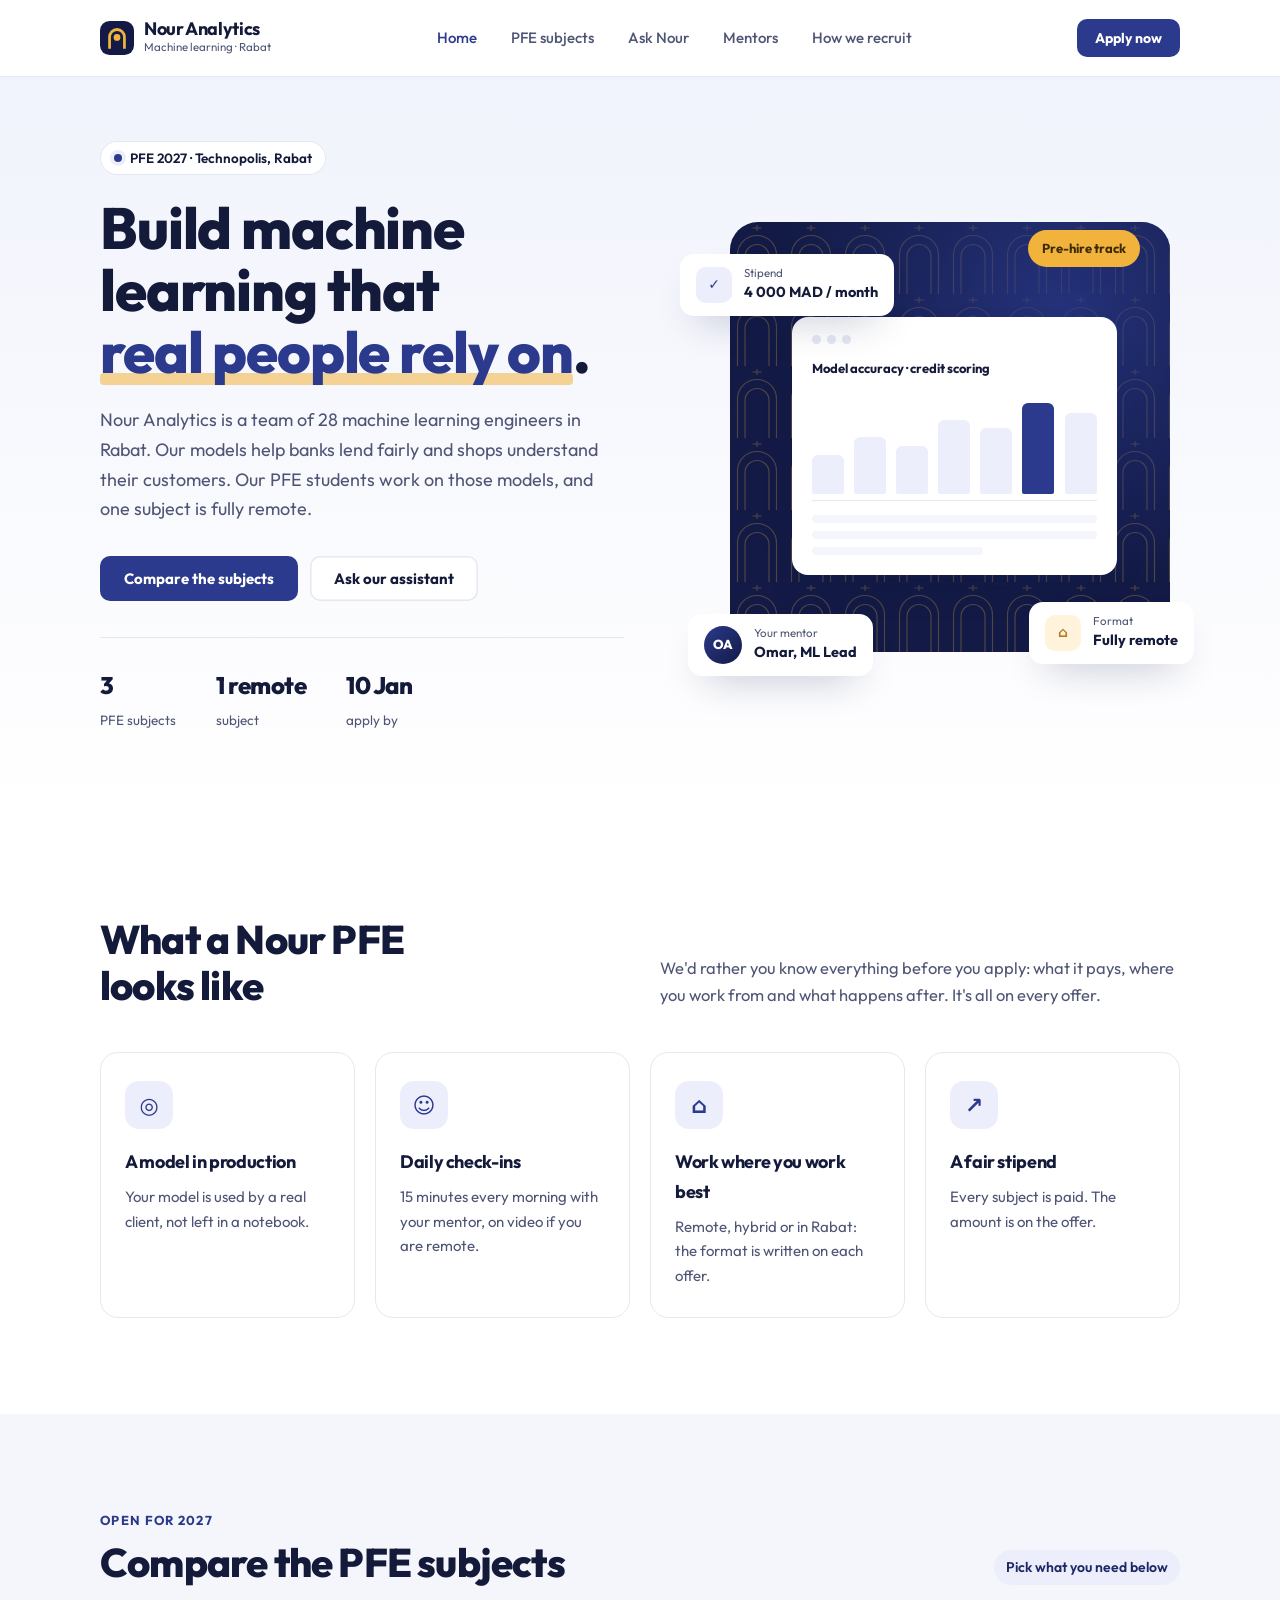
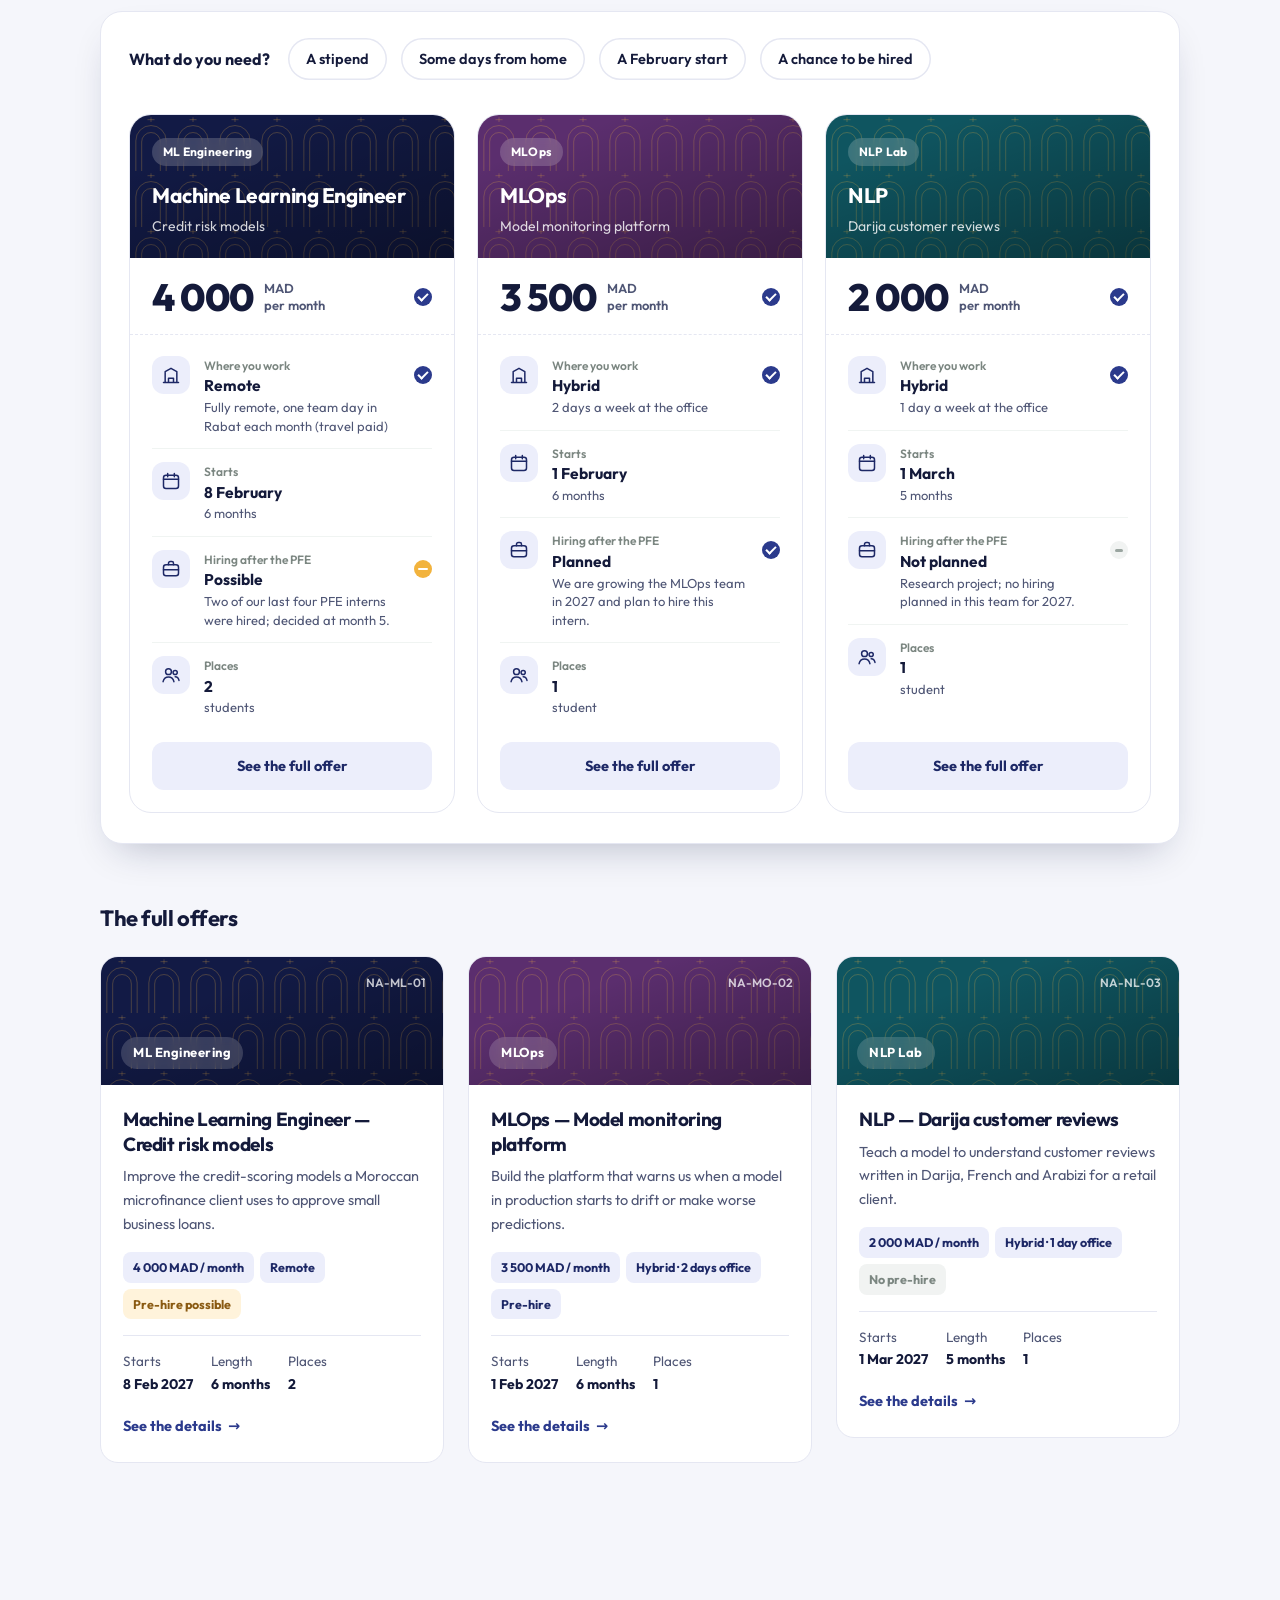
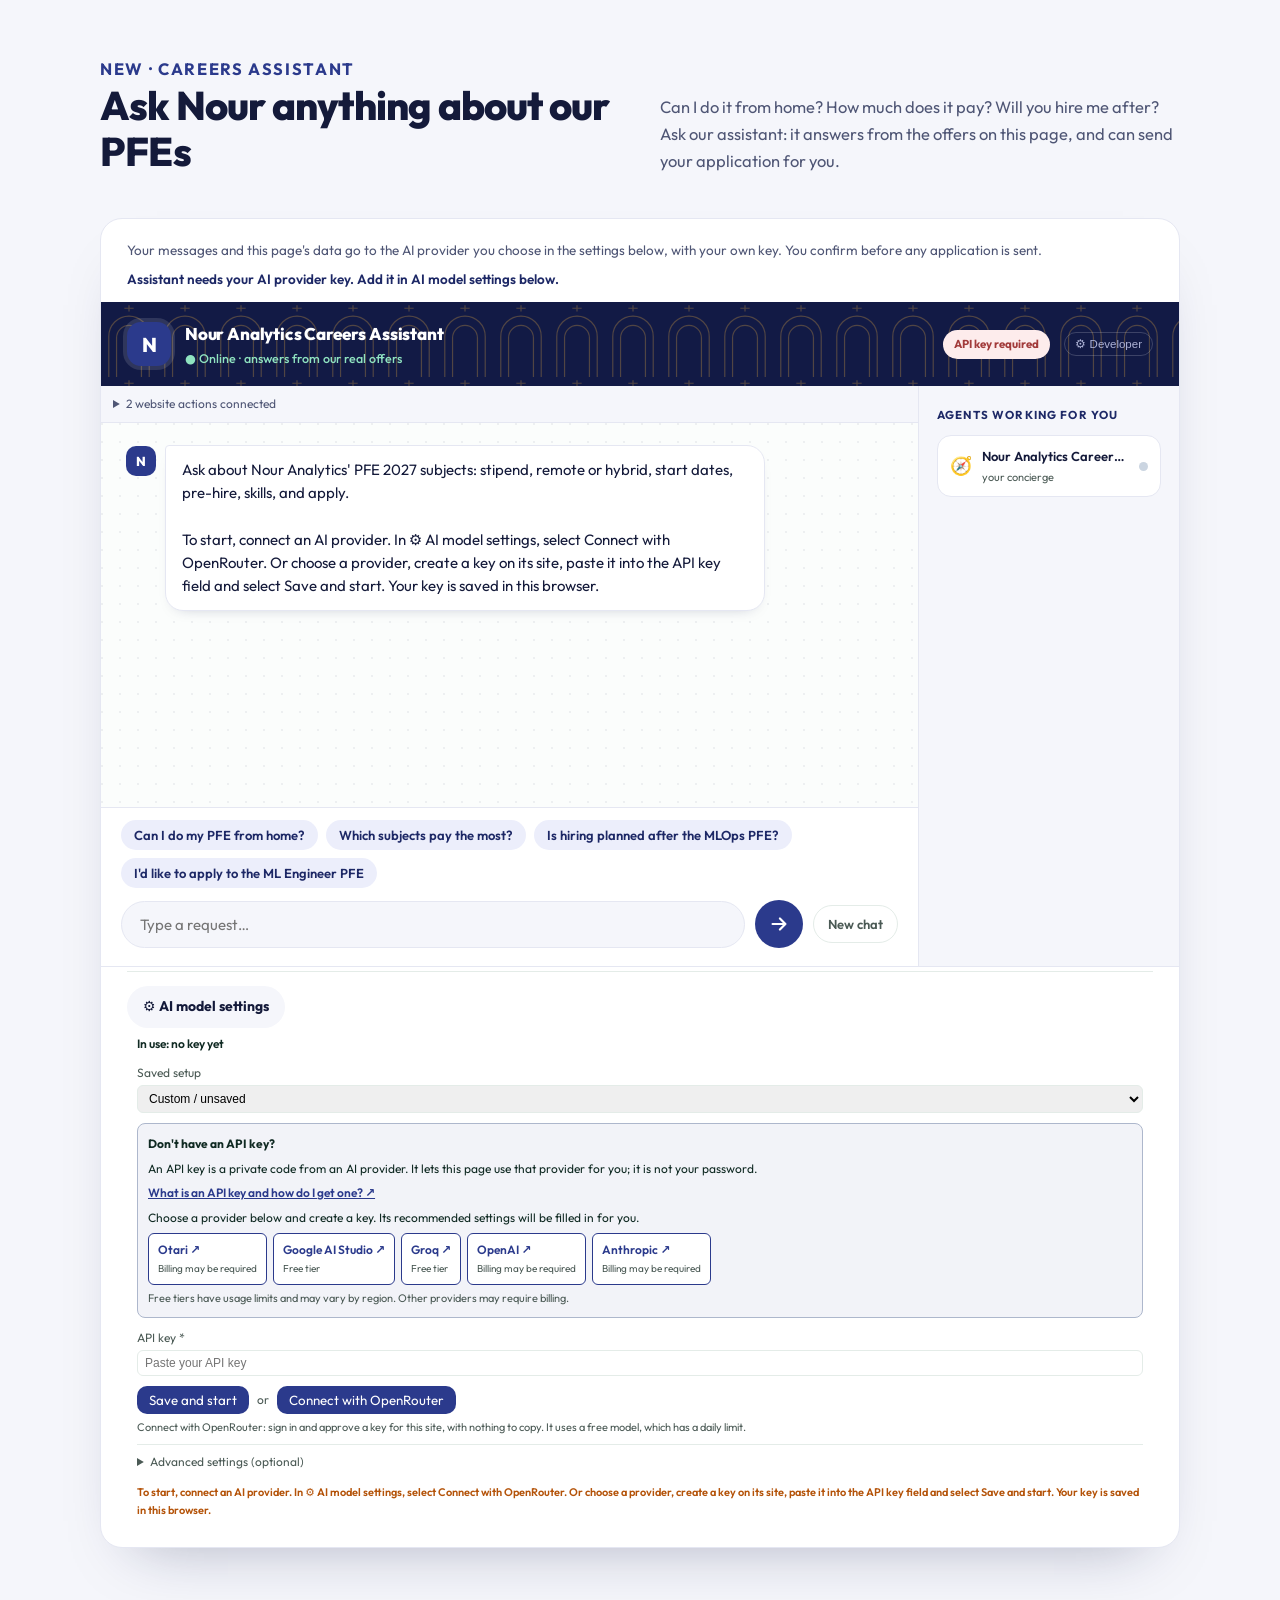
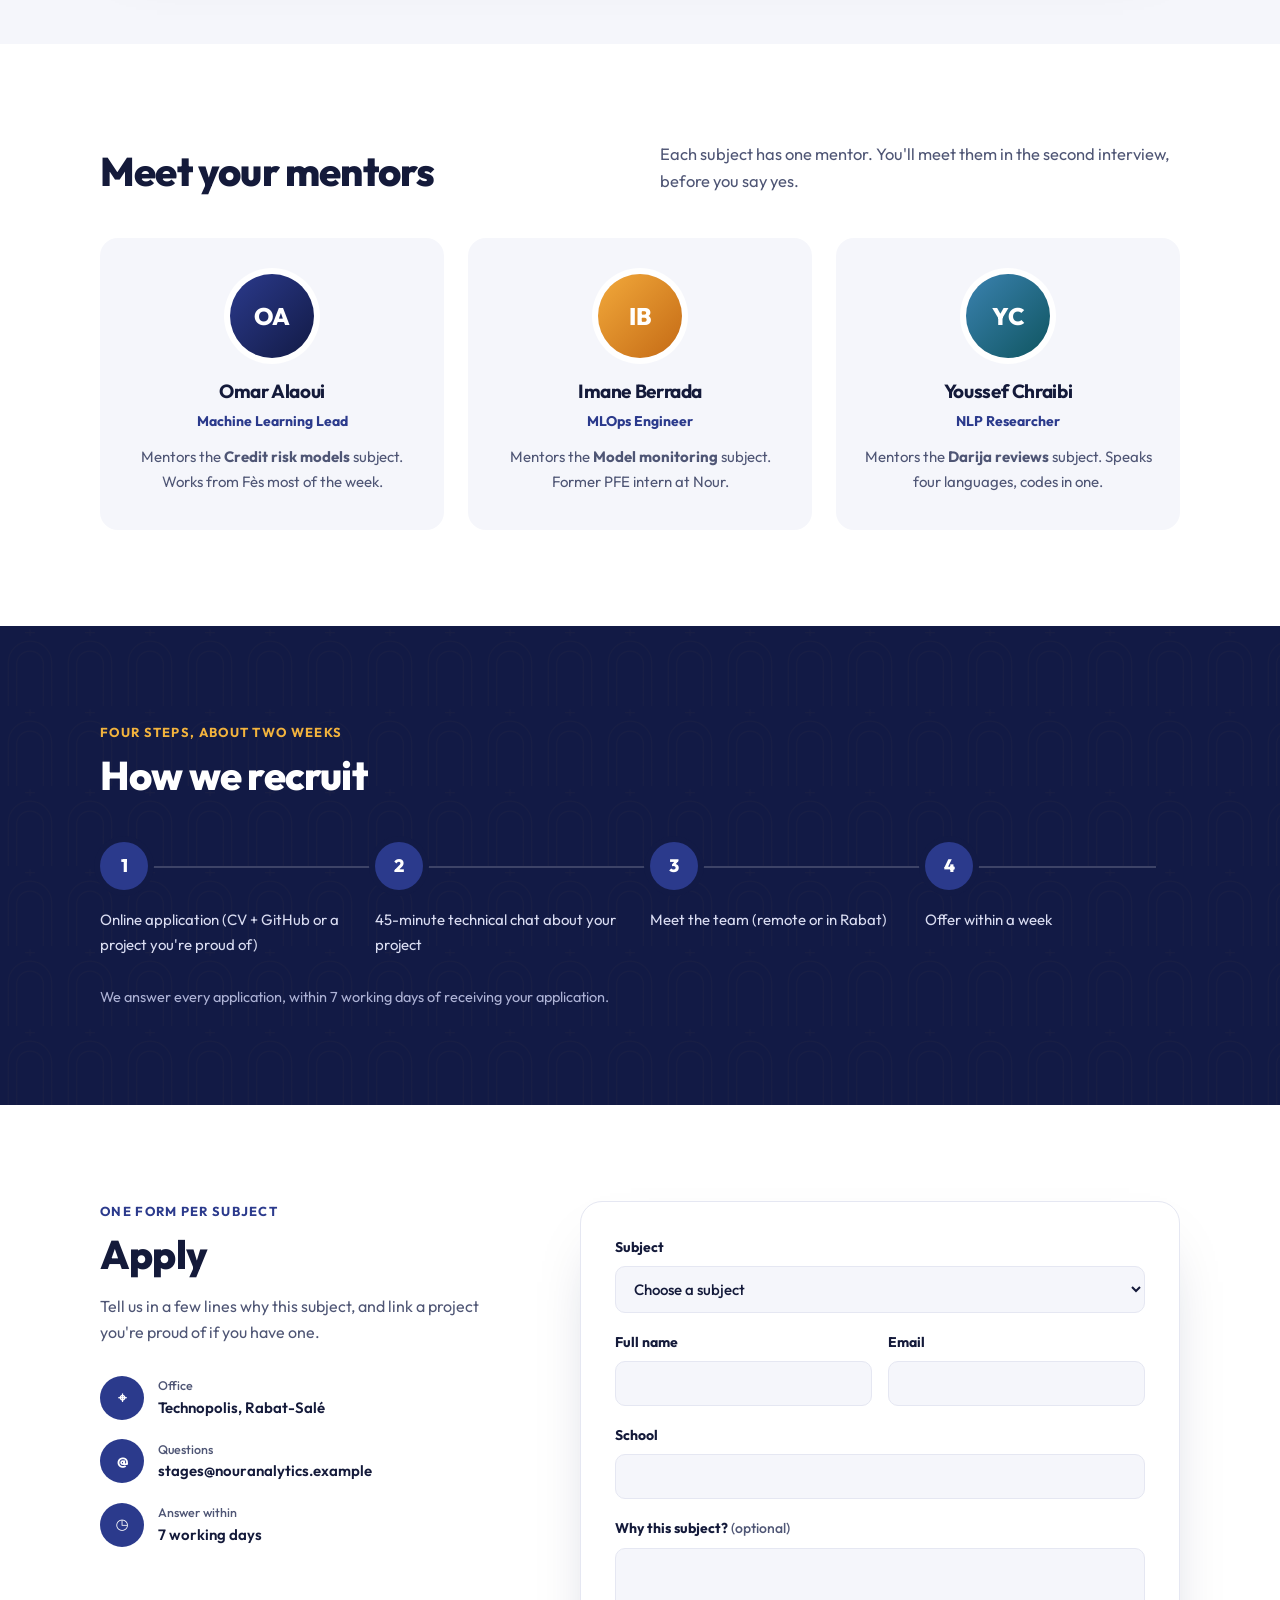
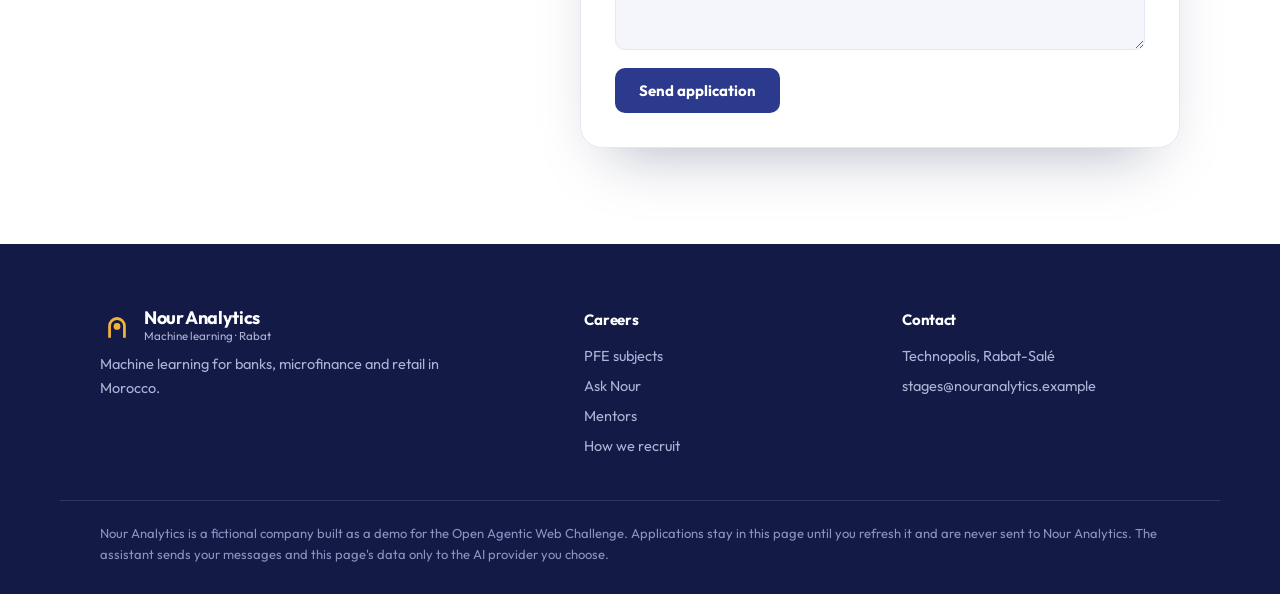
==== nour_analytics/index.html @ 8f59c71a "PFE Match: student agent + two company PFE agents for the Open Agentic Web Challenge Co-Authored-By:" ====
<!doctype html>
<html lang="en">
<head>
  <meta charset="utf-8">
  <meta name="viewport" content="width=device-width, initial-scale=1">
  <meta name="description" content="PFE 2027 internships at Nour Analytics, a machine learning company in Rabat. Subjects, stipends, remote work, hiring plans and how to apply.">
  <title>PFE 2027 · Careers · Nour Analytics</title>
  <link rel="icon" href="favicon.svg" type="image/svg+xml">
  <link rel="stylesheet" href="styles.css">
  <script type="module" src="js/app.js"></script>
  <script type="module" src="site.js"></script>
  <script type="module" src="js/motion.js"></script>
</head>
<body>
  <header class="site-header">
    <div class="wrap header-inner">
      <a class="brand" href="#top" aria-label="Nour Analytics home">
        <img src="favicon.svg" alt="" width="34" height="34">
        <span><strong>Nour Analytics</strong><small>Machine learning · Rabat</small></span>
      </a>
      <nav aria-label="Main">
        <a href="#top" class="active">Home</a>
        <a href="#subjects">PFE subjects</a>
        <a href="#assistant">Ask Nour</a>
        <a href="#mentors">Mentors</a>
        <a href="#how">How we recruit</a>
      </nav>
      <a href="#apply" class="btn btn-sm">Apply now</a>
    </div>
  </header>

  <main id="top">
    <!-- HERO -->
    <section class="hero">
      <div class="wrap hero-grid">
        <div class="hero-text">
          <p class="kicker"><span class="dot"></span> PFE 2027 · Technopolis, Rabat</p>
          <h1>Build machine learning that <span class="hl">real people rely on</span>.</h1>
          <p class="lede">Nour Analytics is a team of 28 machine learning engineers in Rabat. Our models help banks lend fairly and shops understand their customers.
            Our PFE students work on those models, and one subject is fully remote.</p>
          <div class="hero-cta">
            <a href="#subjects" class="btn">Compare the subjects</a>
            <a href="#assistant" class="btn btn-ghost">Ask our assistant</a>
          </div>
          <ul class="stats">
            <li><strong>3</strong><span>PFE subjects</span></li>
            <li><strong>1 remote</strong><span>subject</span></li>
            <li><strong id="deadline">—</strong><span>apply by</span></li>
          </ul>
        </div>

        <div class="hero-art" aria-hidden="true">
          <div class="art-panel">
            <div class="dash">
              <div class="dash-top"><span></span><span></span><span></span></div>
              <p class="dash-title">Model accuracy · credit scoring</p>
              <div class="bars"><i style="--h:38%"></i><i style="--h:55%"></i><i style="--h:47%"></i><i style="--h:72%"></i><i style="--h:64%"></i><i style="--h:88%"></i><i style="--h:79%"></i></div>
              <div class="dash-rows"><b></b><b></b><b class="short"></b></div>
            </div>
          </div>
          <div class="float f1"><span class="ic ic-green">✓</span><div><small>Stipend</small><strong>4 000 MAD / month</strong></div></div>
          <div class="float f2"><span class="ic ic-sand">⌂</span><div><small>Format</small><strong>Fully remote</strong></div></div>
          <div class="float f3"><span class="avatar a1">OA</span><div><small>Your mentor</small><strong>Omar, ML Lead</strong></div></div>
          <div class="float f4"><span class="tag-saffron">Pre-hire track</span></div>
        </div>
      </div>
    </section>

    <!-- PROMISES -->
    <section class="section">
      <div class="wrap">
        <div class="split-head">
          <h2>What a Nour PFE<br>looks like</h2>
          <p>We'd rather you know everything before you apply: what it pays, where you work from and what happens after.
            It's all on every offer.</p>
        </div>
        <div class="promises">
          <article><span class="pi">◎</span><h3>A model in production</h3><p>Your model is used by a real client, not left in a notebook.</p></article>
          <article><span class="pi">☺</span><h3>Daily check-ins</h3><p>15 minutes every morning with your mentor, on video if you are remote.</p></article>
          <article><span class="pi">⌂</span><h3>Work where you work best</h3><p>Remote, hybrid or in Rabat: the format is written on each offer.</p></article>
          <article><span class="pi">↗</span><h3>A fair stipend</h3><p>Every subject is paid. The amount is on the offer.</p></article>
        </div>
      </div>
    </section>

    <!-- SUBJECTS: comparison board, then the full offers -->
    <section id="subjects" class="section tint">
      <div class="wrap">
        <div class="section-head">
          <div>
            <p class="eyebrow">Open for 2027</p>
            <h2>Compare the PFE subjects</h2>
          </div>
          <p id="offer-count" class="count" aria-live="polite"></p>
        </div>

        <div class="board">
          <form class="filters" aria-label="What you need from your PFE" onsubmit="return false">
            <span class="needs-q" id="needs-q">What do you need?</span>
            <label class="pill"><input type="checkbox" id="f-paid"><span>A stipend</span></label>
            <label class="pill"><input type="checkbox" id="f-hybrid"><span>Some days from home</span></label>
            <label class="pill"><input type="checkbox" id="f-feb"><span>A February start</span></label>
            <label class="pill"><input type="checkbox" id="f-prehire"><span>A chance to be hired</span></label>
          </form>
          <div id="offer-matrix" class="compare"></div>
        </div>

        <h3 class="list-title">The full offers</h3>
        <div id="offer-list" class="offer-grid"></div>
        <noscript><p>Please turn on JavaScript to see our subjects, or write to stages@nouranalytics.example.</p></noscript>
      </div>
    </section>

    <!-- ASSISTANT -->
    <section id="assistant" class="section assistant-wrap" aria-labelledby="assistant-heading">
      <div class="wrap">
        <div class="split-head">
          <div>
            <p class="eyebrow">New · Careers assistant</p>
            <h2 id="assistant-heading">Ask Nour anything about our PFEs</h2>
          </div>
          <p>Can I do it from home? How much does it pay? Will you hire me after? Ask our assistant: it answers from the offers on this page, and can send your application for you.</p>
        </div>
        <div class="assistant">
          <p class="assistant-note">Your messages and this page's data go to the AI provider you choose in the settings below, with your own key. You confirm before any application is sent.</p>
          <p id="assistant-status" role="status">Connecting the assistant… If this message stays, the assistant could not load. You can still use the page directly.</p>
          <div id="agent-app">
            <div data-ns-slot="header"></div>
            <div class="assistant-panels">
              <div data-ns-slot="chat"></div>
              <div data-ns-slot="agents"></div>
            </div>
            <div data-ns-slot="settings"></div>
          </div>
        </div>
      </div>
    </section>

    <!-- MENTORS -->
    <section id="mentors" class="section">
      <div class="wrap">
        <div class="split-head">
          <h2>Meet your mentors</h2>
          <p>Each subject has one mentor. You'll meet them in the second interview, before you say yes.</p>
        </div>
        <div class="mentors">
          <article><span class="avatar big a1">OA</span><h3>Omar Alaoui</h3><p class="role">Machine Learning Lead</p><p>Mentors the <strong>Credit risk models</strong> subject. Works from Fès most of the week.</p></article>
          <article><span class="avatar big a2">IB</span><h3>Imane Berrada</h3><p class="role">MLOps Engineer</p><p>Mentors the <strong>Model monitoring</strong> subject. Former PFE intern at Nour.</p></article>
          <article><span class="avatar big a3">YC</span><h3>Youssef Chraibi</h3><p class="role">NLP Researcher</p><p>Mentors the <strong>Darija reviews</strong> subject. Speaks four languages, codes in one.</p></article>
        </div>
      </div>
    </section>

    <!-- PROCESS -->
    <section id="how" class="section dark">
      <div class="wrap">
        <p class="eyebrow light">Four steps, about two weeks</p>
        <h2>How we recruit</h2>
        <ol id="process" class="timeline"></ol>
        <p class="note-light">We answer every application, <span id="response-time"></span>.</p>
      </div>
    </section>

    <!-- APPLY -->
    <section id="apply" class="section">
      <div class="wrap apply-grid">
        <div>
          <p class="eyebrow">One form per subject</p>
          <h2>Apply</h2>
          <p class="muted">Tell us in a few lines why this subject, and link a project you're proud of if you have one.</p>
          <ul class="contact">
            <li><span class="ci">⌖</span><div><small>Office</small>Technopolis, Rabat-Salé</div></li>
            <li><span class="ci">@</span><div><small>Questions</small>stages@nouranalytics.example</div></li>
            <li><span class="ci">◷</span><div><small>Answer within</small>7 working days</div></li>
          </ul>
        </div>
        <form id="apply-form" novalidate>
          <label>Subject<select id="apply-offer" required></select></label>
          <div class="row">
            <label>Full name<input id="apply-name" autocomplete="name" required></label>
            <label>Email<input id="apply-email" type="email" autocomplete="email" required></label>
          </div>
          <label>School<input id="apply-school" required></label>
          <label><span>Why this subject? <span class="opt">(optional)</span></span><textarea id="apply-message" rows="4" maxlength="1000"></textarea></label>
          <button class="btn" type="submit">Send application</button>
          <p id="apply-result" class="result" role="status" hidden></p>
        </form>
      </div>
    </section>
  </main>

  <footer class="site-footer">
    <div class="wrap footer-grid">
      <div>
        <a class="brand light" href="#top"><img src="favicon.svg" alt="" width="34" height="34"><span><strong>Nour Analytics</strong><small>Machine learning · Rabat</small></span></a>
        <p>Machine learning for banks, microfinance and retail in Morocco.</p>
      </div>
      <div><h4>Careers</h4><a href="#subjects">PFE subjects</a><a href="#assistant">Ask Nour</a><a href="#mentors">Mentors</a><a href="#how">How we recruit</a></div>
      <div><h4>Contact</h4><p>Technopolis, Rabat-Salé</p><p>stages@nouranalytics.example</p></div>
    </div>
    <div class="wrap demo">Nour Analytics is a fictional company built as a demo for the Open Agentic Web Challenge.
      Applications stay in this page until you refresh it and are never sent to Nour Analytics.
      The assistant sends your messages and this page's data only to the AI provider you choose.</div>
  </footer>
</body>
</html>
---- nour_analytics/styles.css ----
@font-face {
  font-family: "Outfit";
  src: url("fonts/outfit.woff2") format("woff2");
  font-weight: 200 800;
  font-display: swap;
}
:root {
  --green: #2B3A8C;
  --green-dark: #1D2866;
  --green-soft: #ECEEFB;
  --forest: #121A45;
  --ink: #141A3A;
  --text: #4F5675;
  --line: #E5E7F2;
  --bg: #FFFFFF;
  --tint: #F5F6FB;
  --saffron: #F2B33D;
  --sand: #FFF3DB;
  --radius: 18px;
  --font: "Outfit", system-ui, -apple-system, "Segoe UI", Roboto, Arial, sans-serif;
  --shadow: 0 18px 40px -18px rgba(18, 26, 69, .3);
}
* { box-sizing: border-box; }
html { scroll-behavior: smooth; }
body { margin: 0; font: 16px/1.65 var(--font); color: var(--text); background: var(--bg); }
h1, h2, h3, h4 { color: var(--ink); margin: 0; letter-spacing: -.02em; }
a { color: inherit; }
img { display: block; }
.wrap { max-width: 1160px; margin: 0 auto; padding: 0 clamp(20px, 4vw, 40px); }

/* ---------- buttons ---------- */
.btn { display: inline-flex; align-items: center; gap: 8px; background: var(--green); color: #fff; border: 0; border-radius: 10px;
  padding: 13px 24px; font: 700 15px var(--font); text-decoration: none; cursor: pointer; transition: background .15s, transform .15s; }
.btn:hover { background: var(--green-dark); transform: translateY(-1px); }
.btn-sm { padding: 10px 18px; font-size: 14px; }
.btn-ghost { background: #fff; color: var(--ink); box-shadow: inset 0 0 0 1.5px var(--line); }
.btn-ghost:hover { background: var(--tint); }

/* ---------- header ---------- */
.site-header { position: sticky; top: 0; z-index: 20; background: rgba(255,255,255,.94); backdrop-filter: blur(8px); border-bottom: 1px solid var(--line); }
.header-inner { display: flex; align-items: center; justify-content: space-between; height: 76px; }
.brand { display: flex; align-items: center; gap: 10px; text-decoration: none; }
.brand strong { display: block; color: var(--ink); font-size: 18px; line-height: 1.1; letter-spacing: -.02em; }
.brand small { display: block; font-size: 11.5px; color: var(--text); }
.site-header nav { display: flex; gap: 34px; font-size: 15px; font-weight: 500; }
.site-header nav a { text-decoration: none; color: var(--text); position: relative; }
.site-header nav a:hover, .site-header nav a.active { color: var(--green); }

/* ---------- hero ---------- */
.hero { padding: 64px 0 88px; background: linear-gradient(180deg, #F1F3FC 0%, #fff 100%); overflow: hidden; }
.hero-grid { display: grid; grid-template-columns: 1.05fr 1fr; gap: 56px; align-items: center; }
.kicker { display: inline-flex; align-items: center; gap: 8px; margin: 0 0 22px; padding: 6px 14px; border-radius: 999px;
  background: #fff; box-shadow: inset 0 0 0 1px var(--line); font-size: 13.5px; font-weight: 600; color: var(--ink); }
.dot { width: 8px; height: 8px; border-radius: 50%; background: var(--green); box-shadow: 0 0 0 4px var(--green-soft); }
h1 { font-size: clamp(38px, 5vw, 58px); line-height: 1.07; font-weight: 800; }
.hl { color: var(--green); position: relative; white-space: nowrap; }
.hl::after { content: ""; position: absolute; left: 0; right: 0; bottom: .06em; height: .2em; background: var(--saffron); opacity: .55; border-radius: 4px; z-index: -1; }
.lede { font-size: 18px; margin: 22px 0 0; max-width: 52ch; }
.hero-cta { display: flex; gap: 12px; margin-top: 32px; flex-wrap: wrap; }
.stats { list-style: none; display: flex; gap: 40px; padding: 28px 0 0; margin: 36px 0 0; border-top: 1px solid var(--line); }
.stats strong { display: block; font-size: 24px; color: var(--ink); font-weight: 800; letter-spacing: -.02em; }
.stats span { font-size: 13.5px; }

.hero-art { position: relative; height: 470px; }
.art-panel { position: absolute; inset: 20px 10px 20px 50px; border-radius: 28px; background: var(--forest) url("img/arches.svg") repeat;
  background-size: 54px 72px; overflow: hidden; }
.art-panel::before { content: ""; position: absolute; inset: 0; background: radial-gradient(circle at 75% 20%, rgba(43,58,140,.75), transparent 60%); }
.dash { position: absolute; left: 14%; right: 12%; top: 22%; background: #fff; border-radius: 16px; padding: 18px 20px 20px; box-shadow: var(--shadow); }
.dash-top { display: flex; gap: 6px; margin-bottom: 14px; }
.dash-top span { width: 9px; height: 9px; border-radius: 50%; background: var(--line); }
.dash-title { margin: 0 0 12px; font-size: 13px; font-weight: 700; color: var(--ink); }
.bars { display: flex; align-items: flex-end; gap: 10px; height: 110px; padding-bottom: 6px; border-bottom: 1px solid var(--line); }
.bars i { flex: 1; height: var(--h); border-radius: 6px 6px 2px 2px; background: var(--green-soft); }
.bars i:nth-child(6) { background: var(--green); }
.dash-rows { display: grid; gap: 8px; margin-top: 14px; }
.dash-rows b { height: 8px; border-radius: 4px; background: var(--tint); }
.dash-rows b.short { width: 60%; }

.float { position: absolute; display: flex; align-items: center; gap: 12px; background: #fff; border-radius: 14px; padding: 12px 16px;
  box-shadow: var(--shadow); font-size: 14px; animation: bob 6s ease-in-out infinite; }
.float small { display: block; font-size: 11.5px; color: var(--text); line-height: 1.2; }
.float strong { color: var(--ink); font-size: 14.5px; }
.f1 { left: 0; top: 52px; }
.f2 { right: -14px; top: 400px; animation-delay: -2s; }
.f3 { left: 8px; bottom: -4px; animation-delay: -4s; }
.f4 { right: 40px; top: 28px; padding: 0; background: none; box-shadow: none; animation-delay: -3s; }
@keyframes bob { 50% { transform: translateY(-8px); } }
.ic { width: 36px; height: 36px; border-radius: 10px; display: grid; place-items: center; font-weight: 800; }
.ic-green { background: var(--green-soft); color: var(--green); }
.ic-sand { background: var(--sand); color: #B7791F; }
.tag-saffron { display: inline-block; background: var(--saffron); color: #3D2A06; font-weight: 700; font-size: 13px; padding: 8px 14px; border-radius: 999px; box-shadow: var(--shadow); }
.avatar { width: 38px; height: 38px; border-radius: 50%; display: grid; place-items: center; font-weight: 800; font-size: 13px; color: #fff; flex: none; }
.a1 { background: linear-gradient(135deg, #2B3A8C, #121A45); }
.a2 { background: linear-gradient(135deg, #F2A93B, #C46A15); }
.a3 { background: linear-gradient(135deg, #3B82B0, #0F5560); }

/* ---------- sections ---------- */
.section { padding: 96px 0; }
.section.tint { background: var(--tint); }
.eyebrow { margin: 0 0 8px; font-size: 13px; font-weight: 700; letter-spacing: .1em; text-transform: uppercase; color: var(--green); }
h2 { font-size: clamp(30px, 3.4vw, 40px); line-height: 1.15; font-weight: 800; }
.split-head { display: grid; grid-template-columns: 1fr 1fr; gap: 40px; align-items: end; margin-bottom: 44px; }
.split-head p { margin: 0; font-size: 16.5px; }
.section-head { display: flex; justify-content: space-between; align-items: end; gap: 20px; margin-bottom: 26px; }
.count { margin: 0; font-size: 14px; font-weight: 600; color: var(--green-dark); background: var(--green-soft); padding: 6px 12px; border-radius: 999px; }
.muted { color: var(--text); }

.promises { display: grid; grid-template-columns: repeat(4, 1fr); gap: 20px; }
.promises article { padding: 28px 24px; border-radius: var(--radius); border: 1px solid var(--line); transition: border-color .2s, box-shadow .2s; }
.promises article:hover { border-color: transparent; box-shadow: var(--shadow); }
.pi { width: 48px; height: 48px; border-radius: 14px; display: grid; place-items: center; background: var(--green-soft); color: var(--green); font-size: 22px; font-weight: 800; margin-bottom: 18px; }
.promises h3 { font-size: 18px; margin-bottom: 8px; }
.promises p { margin: 0; font-size: 15px; }

/* ---------- filters ---------- */
.filters { display: flex; flex-wrap: wrap; align-items: center; gap: 10px 14px; margin-bottom: 28px; }
.pill input { position: absolute; opacity: 0; pointer-events: none; }
.pill span { display: inline-block; padding: 9px 18px; border-radius: 999px; background: #fff; box-shadow: inset 0 0 0 1.5px var(--line);
  font-size: 14.5px; font-weight: 600; color: var(--ink); cursor: pointer; transition: all .15s; }
.pill input:checked + span { background: var(--green); color: #fff; box-shadow: none; }
.pill input:focus-visible + span { outline: 2px solid var(--green); outline-offset: 2px; }
.sel { display: inline-flex; align-items: center; gap: 8px; font-size: 14px; font-weight: 600; color: var(--ink); background: #fff;
  padding: 4px 6px 4px 16px; border-radius: 999px; box-shadow: inset 0 0 0 1.5px var(--line); }
.sel select { font: 500 14px var(--font); border: 0; background: var(--tint); border-radius: 999px; padding: 6px 10px; color: var(--ink); cursor: pointer; }

/* ---------- offer cards ---------- */
.offer-grid { display: grid; grid-template-columns: repeat(3, 1fr); gap: 24px; align-items: start; }
.offer { background: #fff; border-radius: var(--radius); overflow: hidden; border: 1px solid var(--line); transition: box-shadow .2s, transform .2s; }
.offer:hover { box-shadow: var(--shadow); transform: translateY(-3px); }
.banner { position: relative; height: 128px; background: var(--forest) url("img/arches.svg") repeat; background-size: 42px 56px; display: flex; align-items: flex-end; padding: 16px 20px; }
.banner.t-ai { background-color: #5B2E6E; }
.banner.t-bi { background-color: #0F5560; }
.banner::before { content: ""; position: absolute; inset: 0; background: linear-gradient(160deg, transparent 30%, rgba(0,0,0,.35)); }
.banner .team { position: relative; color: #fff; font-weight: 700; font-size: 13px; letter-spacing: .04em; background: rgba(255,255,255,.16); backdrop-filter: blur(4px); padding: 5px 12px; border-radius: 999px; }
.banner .code { position: absolute; right: 18px; top: 16px; color: rgba(255,255,255,.75); font-size: 12px; font-weight: 600; }
.offer-body { padding: 22px 22px 24px; }
.offer h3 { font-size: 19px; line-height: 1.3; margin-bottom: 8px; }
.offer-summary { margin: 0 0 16px; font-size: 14.5px; }
.badges { display: flex; flex-wrap: wrap; gap: 6px; margin-bottom: 16px; }
.badge { font-size: 12.5px; font-weight: 700; padding: 5px 10px; border-radius: 8px; background: var(--green-soft); color: var(--green-dark); }
.badge.warn { background: var(--sand); color: #8A5A12; }
.badge.off { background: #F1F3F2; color: #7B8681; }
.meta { display: flex; gap: 18px; padding-top: 14px; border-top: 1px solid var(--line); font-size: 13.5px; }
.meta b { display: block; color: var(--ink); font-size: 14px; }
.offer details { margin-top: 16px; }
.offer summary { cursor: pointer; list-style: none; font-weight: 700; font-size: 14.5px; color: var(--green); display: inline-flex; align-items: center; gap: 6px; }
.offer summary::-webkit-details-marker { display: none; }
.offer summary::after { content: "→"; transition: transform .2s; }
.offer details[open] summary::after { transform: rotate(90deg); }
.more h4 { font-size: 12px; text-transform: uppercase; letter-spacing: .08em; color: var(--text); margin: 18px 0 8px; }
.more ul { margin: 0; padding-left: 18px; font-size: 14.5px; }
.more li { margin: 4px 0; }
.chips { display: flex; flex-wrap: wrap; gap: 6px; }
.chips span { font-size: 12.5px; font-weight: 600; padding: 4px 10px; border-radius: 999px; background: var(--tint); color: var(--ink); }
.small { font-size: 13.5px; }
.more .btn { margin-top: 18px; width: 100%; justify-content: center; }
.empty { grid-column: 1 / -1; padding: 36px; text-align: center; background: #fff; border-radius: var(--radius); border: 1.5px dashed var(--line); }

/* ---------- mentors ---------- */
.mentors { display: grid; grid-template-columns: repeat(3, 1fr); gap: 24px; }
.mentors article { text-align: center; padding: 36px 28px; border-radius: var(--radius); background: var(--tint); }
.avatar.big { width: 84px; height: 84px; font-size: 24px; margin: 0 auto 18px; box-shadow: 0 0 0 6px #fff; }
.mentors h3 { font-size: 19px; }
.role { margin: 2px 0 12px; color: var(--green); font-weight: 700; font-size: 14px; }
.mentors p:last-child { margin: 0; font-size: 15px; }

/* ---------- process ---------- */
.section.dark { background: linear-gradient(rgba(18,26,69,.9), rgba(18,26,69,.9)), var(--forest) url("img/arches.svg") repeat; background-size: auto, 60px 80px; }
.section.dark h2 { color: #fff; }
.eyebrow.light { color: #F2B33D; }
.timeline { list-style: none; padding: 0; margin: 44px 0 28px; display: grid; grid-template-columns: repeat(4, 1fr); gap: 20px; counter-reset: s; position: relative; }
.timeline::before { content: ""; position: absolute; left: 24px; right: 24px; top: 24px; height: 2px; background: rgba(255,255,255,.18); }
.timeline li { counter-increment: s; position: relative; color: #DADDF2; font-size: 15px; padding-right: 10px; }
.timeline li::before { content: counter(s); display: grid; place-items: center; width: 48px; height: 48px; border-radius: 50%; background: var(--green);
  color: #fff; font-weight: 800; font-size: 18px; margin-bottom: 18px; box-shadow: 0 0 0 6px var(--forest); position: relative; }
.note-light { color: #AEB3D6; margin: 0; font-size: 14.5px; }

/* ---------- apply ---------- */
.apply-grid { display: grid; grid-template-columns: .9fr 1.3fr; gap: 64px; align-items: start; }
.contact { list-style: none; padding: 0; margin: 30px 0 0; display: grid; gap: 18px; }
.contact li { display: flex; align-items: center; gap: 14px; color: var(--ink); font-weight: 600; font-size: 15px; }
.contact small { display: block; font-weight: 500; color: var(--text); font-size: 12.5px; }
.ci { width: 44px; height: 44px; border-radius: 50%; background: var(--green); color: #fff; display: grid; place-items: center; font-weight: 800; flex: none; }
#apply-form { display: grid; gap: 18px; padding: 34px; border-radius: 22px; background: #fff; box-shadow: 0 30px 60px -30px rgba(18,26,69,.35); border: 1px solid var(--line); }
#apply-form label { display: grid; gap: 7px; font-size: 14px; font-weight: 700; color: var(--ink); }
#apply-form .row { display: grid; grid-template-columns: 1fr 1fr; gap: 16px; }
#apply-form input, #apply-form select, #apply-form textarea { font: 500 15px var(--font); padding: 12px 14px; border: 1.5px solid var(--line); border-radius: 10px; background: var(--tint); color: var(--ink); }
#apply-form input:focus, #apply-form select:focus, #apply-form textarea:focus { outline: none; border-color: var(--green); background: #fff; }
#apply-form .btn { justify-self: start; }
.opt { font-weight: 500; color: var(--text); }
.result { margin: 0; padding: 12px 16px; border-radius: 10px; font-size: 14.5px; }
.result.success { background: var(--green-soft); color: var(--green-dark); }
.result.error { background: #FDECEC; color: #A23B3B; }

/* ---------- footer ---------- */
.site-footer { background: var(--forest); color: #AEB3D6; padding: 64px 0 28px; font-size: 14.5px; }
.footer-grid { display: grid; grid-template-columns: 1.6fr 1fr 1fr; gap: 40px; padding-bottom: 36px; border-bottom: 1px solid rgba(255,255,255,.12); }
.brand.light strong { color: #fff; }
.brand.light small { color: #AEB3D6; }
.site-footer h4 { color: #fff; font-size: 15px; margin-bottom: 12px; }
.site-footer a:not(.brand) { display: block; text-decoration: none; margin: 6px 0; }
.site-footer a:hover { color: #fff; }
.site-footer p { margin: 6px 0; max-width: 40ch; }
.demo { padding-top: 22px; font-size: 13px; color: #8D93BF; }

/* ---------- responsive ---------- */
@media (max-width: 960px) {
  .hero-grid, .split-head, .apply-grid { grid-template-columns: 1fr; }
  .hero-art { height: 420px; }
  .offer-grid, .mentors { grid-template-columns: 1fr 1fr; }
  .promises, .timeline { grid-template-columns: 1fr 1fr; }
  .timeline::before { display: none; }
  .site-header nav { display: none; }
}
@media (max-width: 620px) {
  .offer-grid, .mentors, .promises, .footer-grid, #apply-form .row { grid-template-columns: 1fr; }
  .stats { gap: 24px; }
  .float { font-size: 13px; }
}


/* ---------- assistant (agent runtime) ---------- */
/* Assistant layout. Append to the site's stylesheet and set the colors to the site's palette. */
.assistant { background: #fff; border: 1px solid var(--line); border-radius: 22px; padding: 26px; box-shadow: 0 30px 60px -36px rgba(18,26,69,.35); }
.assistant-wrap { background: var(--tint); }
.assistant-note { font-size: 13.5px; margin: 0 0 6px; }
#assistant-status { font-size: 13.5px; font-weight: 600; color: var(--green-dark); margin: 0 0 8px; }

/* The runtime reads these variables for its chat, settings and agent panels.
   The chat background below also uses --ns-bg. White text sits on --ns-primary (the
   visitor's messages, Send, and the chat form and settings buttons) and on --ns-accent
   (Send while a turn is steered), so give both at least 4.5:1 contrast with white.
   --ns-accent also underlines the chat header. */
#agent-app {
  --ns-font: "Outfit", system-ui, sans-serif;
  --ns-bg: #ffffff;
  --ns-fg: #102A23;
  --ns-primary: #1D2866;
  --ns-accent: #121A45;
  --ns-border: #E4ECE8;
  --ns-panelbg: #ffffff;
  --ns-msgbg: #F4F8F6;
  --ns-muted: #4B5A55;
}

.assistant-panels {
  display: grid;
  grid-template-columns: minmax(0, 1fr) 240px;
  gap: 16px;
  margin-top: 16px;
}

/* Set the height once the runtime has mounted the chat, so a failed load leaves no
   empty box. */
#agent-app.ns-composed-app [data-ns-slot="chat"] { height: 600px; }
/* The runtime gives the chat no background of its own. Keep --ns-msgbg different from
   --ns-bg, or bot replies lose their bubble. */
#agent-app .ns-chat { background: var(--ns-bg); }

/* Site-wide form rules often stretch the runtime's own controls. Undo them here. */
#agent-app input[type="checkbox"],
#agent-app input[type="radio"] { width: auto; }
#agent-app .ns-header { flex-wrap: wrap; }
/* Site label rules add margins and bold text, and the inputs inside the labels inherit
   the weight. */
#agent-app .ns-settings-body label { margin: 4px 0; font-weight: 400; }
/* Chat forms label radio groups with a legend, so site legend fonts would reach them. */
#agent-app .ns-w-label { font-family: inherit; }
/* Site label rules add margins to chat form fields and make their options bold. */
#agent-app .ns-widget label { margin: 0; }
#agent-app .ns-w-radio label,
#agent-app .ns-w-multi label,
#agent-app .ns-w-toggle { font-weight: 400; }
/* The runtime sizes radio and multi-choice options but not the checkbox label. */
#agent-app .ns-w-toggle { font-size: 13px; }
/* The runtime spaces its buttons with gap. A site's button margin pushes Send below the input. */
#agent-app button { margin: 0; }
/* Chat choices are buttons with a light background. A site's button color can hide their
   titles. */
#agent-app .ns-w-choice { color: var(--ns-fg); }
/* A site's button:hover background also reaches the runtime's plain buttons, behind
   their dark text. Keep the runtime's own backgrounds. */
#agent-app .ns-devtoggle:not(.on):hover,
#agent-app .ns-modal-close:hover { background: transparent; }
#agent-app .ns-w-choice:disabled:hover { background: #fafbfc; }
/* The runtime's message rule hides the partner consent card's own background, and its
   Decline label then has too little contrast. */
#agent-app .ns-consent { background: #fffbeb; }
/* While a consent card waits, the status line above it already says "Contacting", though
   nothing has been sent. Hide it until the visitor answers. */
#agent-app .ns-msgs:has(.ns-consent-actions) > .ns-turn-status { display: none; }
/* Long links in a reply would run out of the bubble on a phone. "anywhere" would also
   let the consent card's buttons shrink and split their labels. */
#agent-app .ns-msg { overflow-wrap: break-word; }
/* On a phone the consent card is too narrow for its three buttons in one row, and
   "Always allow" breaks onto two lines. Keep each label whole and wrap the row. */
#agent-app .ns-consent-actions { flex-wrap: wrap; }
#agent-app .ns-consent-actions button { white-space: nowrap; }

/* site.js and the runtime add their confirmation dialogs to <body>, outside #agent-app.
   Site h2 rules reach the heading, and the two buttons touch. A right margin keeps
   wrapped buttons lined up on the left. */
body > dialog h2 { margin: 0 0 12px; font: 700 1.25em system-ui, sans-serif; }
body > dialog button { margin-right: 8px; }
/* site.js's dialog: the details in two columns, and a plain decline button, so the two
   choices do not look the same. */
.assistant-review { max-width: 640px; width: 85%; max-height: 85vh; overflow: auto; border: 1px solid #888; border-radius: 12px; padding: 24px; font: 16px system-ui, sans-serif; }
.assistant-review dl { display: grid; grid-template-columns: fit-content(40%) 1fr; gap: 4px 16px; margin: 12px 0; }
.assistant-review dt { font-weight: 600; }
.assistant-review dd { margin: 0; overflow-wrap: anywhere; }
.assistant-review details { margin: 12px 0; }
.assistant-review pre { white-space: pre-wrap; overflow-wrap: anywhere; }
.assistant-review .assistant-decline { background: transparent; color: inherit; border: 1px solid currentColor; }

@media (max-width: 760px) {
  .assistant-panels { grid-template-columns: 1fr; }
  /* On a phone, each detail goes under its label, so an email is not split. */
  .assistant-review dl { grid-template-columns: 1fr; gap: 0; }
  .assistant-review dd { margin-bottom: 8px; }
}

/* Nour look for the confirmation dialog */
.assistant-review { border: 0; border-radius: 20px; padding: 30px; font-family: var(--font); color: var(--text); box-shadow: 0 40px 80px -30px rgba(18,26,69,.5); }
.assistant-review::backdrop { background: rgba(18,26,69,.45); backdrop-filter: blur(2px); }
.assistant-review h2 { font-size: 22px; margin-bottom: 6px; }
.assistant-review dl { background: var(--tint); border-radius: 12px; padding: 14px 16px; }
.assistant-review dt { color: var(--ink); }
.assistant-review summary { font-size: 13px; cursor: pointer; }
.assistant-review button { font: 700 15px var(--font); border-radius: 10px; padding: 11px 20px; cursor: pointer; background: var(--green); color: #fff; border: 0; margin-right: 8px; }
.assistant-review button:hover { background: var(--green-dark); }
.assistant-review .assistant-decline { background: #fff; color: var(--ink); border: 1.5px solid var(--line); }
.assistant-review .assistant-decline:hover { background: var(--tint); }

/* =========================================================
   Nour chat skin — restyles the runtime's chat with CSS only
   ========================================================= */
.assistant { padding: 0; overflow: hidden; }
.assistant > .assistant-note, .assistant > #assistant-status { padding: 0 26px; }
.assistant > .assistant-note { padding-top: 20px; }
#agent-app { --ns-radius: 18px; }

/* header: dark forest bar with an avatar and an "online" dot */
#agent-app .ns-header { background: var(--forest) url("img/arches.svg") repeat; background-size: 56px; border: 0; padding: 18px 26px; margin-top: 12px; gap: 14px; }
#agent-app .ns-header::before { content: "N"; display: grid; place-items: center; width: 44px; height: 44px; flex: none; border-radius: 14px;
  background: var(--green); color: #fff; font-weight: 800; font-size: 20px; box-shadow: 0 0 0 4px rgba(255,255,255,.12); }
#agent-app .ns-title { color: #fff; font-size: 17px; font-weight: 800; letter-spacing: -.01em; }
#agent-app .ns-title::after { content: "● Online · answers from our real offers"; display: block; font-size: 12.5px; font-weight: 500; color: #8FE3C0; letter-spacing: 0; }
#agent-app .ns-breadcrumb { display: none; }
#agent-app .ns-llmbadge { margin-left: auto; background: rgba(255,255,255,.1); color: #CFEFE2; border: 1px solid rgba(255,255,255,.18); border-radius: 999px; font-size: 11.5px; padding: 4px 10px; }
#agent-app .ns-llmbadge:not(.real) { background: #FDECEC; color: #A23B3B; border-color: transparent; }
#agent-app .ns-devtoggle { background: transparent; color: #AEB3D6; border: 1px solid rgba(255,255,255,.18); border-radius: 999px; font-size: 11.5px; padding: 4px 10px; }

/* layout: chat + side panel, no gaps between them and the header */
#agent-app .assistant-panels { margin: 0; gap: 0; grid-template-columns: minmax(0, 1fr) 260px; }
#agent-app.ns-composed-app [data-ns-slot="chat"] { height: 580px; }
#agent-app .ns-chat { border: 0; border-radius: 0; background: #fff; border-right: 1px solid var(--line); }
#agent-app .ns-action-status { color: var(--text); background: var(--tint); border-bottom: 1px solid var(--line); }

/* messages */
#agent-app .ns-msgs { padding: 22px 24px; gap: 14px; background:
  radial-gradient(circle at 1px 1px, rgba(18,26,69,.06) 1px, transparent 0) 0 0 / 18px 18px, #FBFDFC; }
#agent-app .ns-msg { font-size: 15px; line-height: 1.55; padding: 12px 16px; max-width: 78%; }
#agent-app .ns-msg.bot { background: #fff; color: var(--ink); border: 1px solid var(--line); border-radius: 4px 18px 18px 18px;
  box-shadow: 0 6px 16px -12px rgba(18,26,69,.4); position: relative; margin-left: 40px; }
#agent-app .ns-msg.bot::before { content: "N"; position: absolute; left: -40px; top: 0; width: 30px; height: 30px; border-radius: 10px;
  background: var(--green); color: #fff; font: 800 13px/30px var(--font); text-align: center; }
#agent-app .ns-msg.user { background: var(--green); border-radius: 18px 4px 18px 18px; box-shadow: 0 8px 18px -12px rgba(29,40,102,.7); }
#agent-app .ns-msg.bot table { border-collapse: collapse; margin: 8px 0; font-size: 13.5px; width: 100%; }
#agent-app .ns-msg.bot th { text-align: left; background: var(--tint); color: var(--ink); font-weight: 700; }
#agent-app .ns-msg.bot th, #agent-app .ns-msg.bot td { padding: 6px 10px; border-bottom: 1px solid var(--line); }
#agent-app .ns-msg.bot p { margin: 0 0 6px; }
#agent-app .ns-msg.bot p:last-child { margin-bottom: 0; }

/* suggestion chips (added by site.js) */
.atlas-suggest { display: flex; flex-wrap: wrap; gap: 8px; padding: 12px 20px 0; background: #fff; border-top: 1px solid var(--line); }
.atlas-suggest button { font: 600 13px var(--font); color: var(--green-dark); background: var(--green-soft); border: 0; border-radius: 999px; padding: 7px 13px; cursor: pointer; transition: background .15s; }
.atlas-suggest button:hover { background: #DCE0F8; }

/* input bar: rounded field + round send button */
#agent-app .ns-inputbar { border-top: 0; padding: 12px 20px 18px; gap: 10px; background: #fff; align-items: center; }
#agent-app .ns-inputbar input { font: 15px var(--font); padding: 13px 18px; border-radius: 999px; border: 1.5px solid var(--line); background: var(--tint); }
#agent-app .ns-inputbar input:focus { outline: none; border-color: var(--green); background: #fff; }
#agent-app .ns-inputbar .ns-send { width: 48px; height: 48px; padding: 0; border-radius: 50%; font-size: 0; background: var(--green) url("data:image/svg+xml,%3Csvg xmlns='http://www.w3.org/2000/svg' viewBox='0 0 24 24' fill='none' stroke='white' stroke-width='2.4' stroke-linecap='round' stroke-linejoin='round'%3E%3Cpath d='M5 12h14M13 6l6 6-6 6'/%3E%3C/svg%3E") center / 22px no-repeat; }
#agent-app .ns-inputbar .ns-send:hover { background-color: var(--green-dark); }
#agent-app .ns-inputbar #ns-newchat { border-radius: 999px !important; font: 600 13px var(--font); padding: 10px 14px; }

/* side panel */
#agent-app .ns-agents { border: 0; border-radius: 0; background: var(--tint); padding: 20px 18px; }
#agent-app .ns-agents h3 { color: var(--green-dark); font-size: 11.5px; letter-spacing: .1em; }
#agent-app .ns-anode { border-radius: 14px; border-color: var(--line); padding: 10px 12px; }
#agent-app .ns-anode .ns-aname { color: var(--ink); }

/* settings */
#agent-app [data-ns-slot="settings"] { padding: 4px 26px 22px; border-top: 1px solid var(--line); }
#agent-app .ns-settings > summary { display: inline-flex; align-items: center; gap: 6px; margin-top: 14px; padding: 9px 16px; border-radius: 999px;
  background: var(--tint); font-weight: 700; font-size: 14px; color: var(--ink); cursor: pointer; }
#agent-app .ns-settings-body button { border-radius: 10px; font-family: var(--font); }

@media (max-width: 760px) {
  #agent-app .assistant-panels { grid-template-columns: 1fr; }
  #agent-app .ns-msg { max-width: 92%; }
  #agent-app .ns-title::after { display: none; }
}

/* =========================================================
   Comparison board (green version)
   ========================================================= */
.board { background: #fff; border: 1px solid var(--line); border-radius: 22px; padding: 26px 28px 14px; box-shadow: var(--shadow); margin-bottom: 56px; }
.board .filters { margin-bottom: 18px; }
.needs-q { font-weight: 700; color: var(--ink); margin-right: 4px; }
.count b { font-size: 1.15em; }
.matrix-scroll { overflow-x: auto; }
.matrix { width: 100%; border-collapse: separate; border-spacing: 0; min-width: 760px; }
.matrix th, .matrix td { text-align: left; vertical-align: top; padding: 14px 18px; transition: opacity .3s, background .3s, filter .3s; }
.matrix thead th { width: 28%; padding-top: 20px; border-radius: 16px 16px 0 0; position: relative; }
.matrix thead th a { display: block; font-weight: 800; font-size: 18px; color: var(--ink); text-decoration: none; margin-top: 6px; letter-spacing: -.01em; }
.matrix thead th a:hover { color: var(--green); }
.matrix .team { display: inline-block; font-size: 12px; font-weight: 700; color: var(--green-dark); background: var(--green-soft); padding: 3px 10px; border-radius: 999px; }
.matrix .sub { display: block; font-size: 13.5px; font-weight: 500; color: var(--text); }
.matrix tbody th { width: 16%; font-weight: 600; color: var(--text); font-size: 14px; }
.matrix tbody td, .matrix tbody th { border-top: 1px solid var(--line); }
.matrix td strong { font-size: 15.5px; color: var(--ink); }
.matrix td small { display: block; color: var(--text); font-size: 13px; line-height: 1.45; margin-top: 2px; max-width: 30ch; }
.matrix .fit { background: #F3F4FC; }
.matrix tbody tr:last-child td.fit { border-radius: 0 0 16px 16px; }
.matrix thead th.fit::before { content: ""; position: absolute; left: 0; right: 0; top: 0; height: 5px; border-radius: 5px;
  background: linear-gradient(90deg, var(--green), #F2B33D, var(--saffron), var(--green)); background-size: 300% 100%; animation: flow 3s linear infinite; }
@keyframes flow { to { background-position: 300% 0; } }
.matrix .unfit { opacity: .32; filter: grayscale(1); }
.mark { display: inline-block; width: 18px; height: 18px; border-radius: 50%; margin-right: 8px; vertical-align: -3px; position: relative; }
.m-yes { background: var(--green); }
.m-yes::after { content: ""; position: absolute; left: 6px; top: 3px; width: 4px; height: 8px; border: solid #fff; border-width: 0 2.5px 2.5px 0; transform: rotate(45deg); }
.m-part { background: var(--saffron); }
.m-part::after { content: ""; position: absolute; left: 4px; right: 4px; top: 8px; height: 2.5px; background: #fff; border-radius: 2px; }
.m-no { background: #F1F3F2; }
.m-no::after { content: ""; position: absolute; left: 5px; right: 5px; top: 8px; height: 2.5px; background: #9AA5A0; border-radius: 2px; }
.matrix .fit .mark { animation: popmark .5s cubic-bezier(.2,.9,.3,1.6); }
@keyframes popmark { from { transform: scale(0); } }
.sr { position: absolute; width: 1px; height: 1px; overflow: hidden; clip: rect(0 0 0 0); white-space: nowrap; }
.list-title { font-size: 22px; margin-bottom: 20px; }
.offer.unfit { opacity: .45; filter: grayscale(.8); }
.offer.fit { box-shadow: 0 0 0 2px var(--green), var(--shadow); }
.offer { transition: opacity .3s, filter .3s, box-shadow .2s, transform .2s; }
.pill input:checked + span { animation: chip .35s cubic-bezier(.2,.9,.3,1.6); }
@keyframes chip { 40% { transform: scale(1.08); } }

/* =========================================================
   Motion — kept calm: one load sequence, a living hero, soft reveals
   ========================================================= */
.site-header { transition: box-shadow .3s, background .3s; }
.site-header.scrolled { background: rgba(255,255,255,.72); backdrop-filter: blur(16px) saturate(1.5); -webkit-backdrop-filter: blur(16px) saturate(1.5); box-shadow: 0 10px 30px -22px rgba(18,26,69,.6); border-bottom-color: transparent; }

.hero-text > * { animation: rise .9s cubic-bezier(.2,.8,.2,1) both; }
.hero-text > :nth-child(2) { animation-delay: .1s; }
.hero-text > :nth-child(3) { animation-delay: .2s; }
.hero-text > :nth-child(4) { animation-delay: .3s; }
.hero-text > :nth-child(5) { animation-delay: .4s; }
@keyframes rise { from { opacity: 0; transform: translateY(24px); filter: blur(5px); } to { opacity: 1; transform: none; filter: none; } }
.hl::after { transform-origin: left; animation: underline .8s .9s cubic-bezier(.2,.8,.2,1) both; }
@keyframes underline { from { transform: scaleX(0); } }

.art-panel { animation: panelIn 1s .2s cubic-bezier(.2,.9,.3,1.1) both, tiles 40s linear infinite; }
@keyframes panelIn { from { opacity: 0; transform: scale(.94) translateY(20px); } }
@keyframes tiles { to { background-position: 128px 64px; } }
.art-panel::before { animation: shine 8s ease-in-out infinite; }
@keyframes shine { 50% { opacity: .55; } }
.dash { animation: rise .9s .5s cubic-bezier(.2,.8,.2,1) both; }
.bars i { transform-origin: bottom; animation: growbar 1s cubic-bezier(.2,.9,.3,1.3) both, sway 5s 2s ease-in-out infinite; }
.bars i:nth-child(1) { animation-delay: .8s, 2s; } .bars i:nth-child(2) { animation-delay: .86s, 2.3s; } .bars i:nth-child(3) { animation-delay: .92s, 2.6s; }
.bars i:nth-child(4) { animation-delay: .98s, 2.9s; } .bars i:nth-child(5) { animation-delay: 1.04s, 3.2s; } .bars i:nth-child(6) { animation-delay: 1.1s, 3.5s; } .bars i:nth-child(7) { animation-delay: 1.16s, 3.8s; }
@keyframes growbar { from { transform: scaleY(0); } }
@keyframes sway { 50% { transform: scaleY(.8); } }
.float { opacity: 0; animation: floatIn .7s cubic-bezier(.2,.9,.3,1.3) forwards, bob 6s ease-in-out infinite; }
.f1 { animation-delay: 1.1s, 1.8s; } .f2 { animation-delay: 1.3s, 2.6s; } .f3 { animation-delay: 1.5s, 3.4s; } .f4 { animation-delay: 1.7s, 2.2s; }
@keyframes floatIn { from { opacity: 0; transform: translateY(16px) scale(.9); } to { opacity: 1; transform: none; } }
.dot { animation: ping 2.4s ease-out infinite; }
@keyframes ping { 0% { box-shadow: 0 0 0 0 rgba(43,58,140,.5); } 70%, 100% { box-shadow: 0 0 0 10px rgba(43,58,140,0); } }

.btn { position: relative; overflow: hidden; }
.btn::after { content: ""; position: absolute; top: 0; bottom: 0; width: 40%; left: -60%; background: linear-gradient(100deg, transparent, rgba(255,255,255,.45), transparent); transform: skewX(-20deg); transition: left .6s; }
.btn:hover::after { left: 130%; }
.promises article { transition: transform .25s, box-shadow .25s, border-color .25s; }
.promises article:hover { transform: translateY(-6px); }
.pi { transition: transform .3s; }
.promises article:hover .pi { transform: rotate(-8deg) scale(1.1); }
.banner { animation: tiles 50s linear infinite; }
.section.dark { animation: tiles2 60s linear infinite; }
@keyframes tiles2 { to { background-position: 0 0, 160px 80px; } }
.timeline li::before { transition: transform .3s; }
.timeline li:hover::before { transform: scale(1.12); }
.mentors article { transition: transform .25s; }
.mentors article:hover { transform: translateY(-6px); }
.avatar.big { transition: transform .3s; }
.mentors article:hover .avatar.big { transform: rotate(-6deg) scale(1.05); }
#agent-app .ns-msg { animation: msg .45s cubic-bezier(.2,.8,.2,1) both; }
@keyframes msg { from { opacity: 0; transform: translateY(10px) scale(.98); } }

.reveal { opacity: 0; transform: translateY(36px); transition: opacity .8s cubic-bezier(.2,.8,.2,1), transform .8s cubic-bezier(.2,.8,.2,1); transition-delay: var(--d, 0s); }
.reveal.in { opacity: 1; transform: none; }

@media (prefers-reduced-motion: reduce) {
  *, *::before, *::after { animation: none !important; transition: none !important; }
  .float { opacity: 1; }
  .reveal { opacity: 1; transform: none; }
}
section[id], .offer { scroll-margin-top: 70px; }

/* =========================================================
   Comparison cards (replaces the old table)
   ========================================================= */
.board { padding: 26px 28px 30px; }
.compare { display: grid; grid-template-columns: repeat(3, minmax(0, 1fr)); gap: 22px; margin-top: 8px; padding-top: 16px; }
.cmp { position: relative; display: flex; flex-direction: column; background: #fff; border: 1px solid var(--line); border-radius: 22px;
  transition: transform .35s cubic-bezier(.2,.9,.3,1.2), box-shadow .35s, opacity .35s, filter .35s; }
.cmp:hover { transform: translateY(-4px); box-shadow: var(--shadow); }
.cmp.fit { transform: translateY(-10px); border-color: transparent; box-shadow: 0 0 0 2.5px var(--green), 0 30px 50px -24px rgba(43,58,140,.55); }
.cmp.unfit { opacity: .42; filter: grayscale(1); transform: scale(.97); }
.fit-badge { position: absolute; top: -13px; right: 18px; z-index: 2; background: var(--saffron); color: #2A1E05; font-size: 12.5px; font-weight: 800;
  padding: 5px 12px; border-radius: 999px; box-shadow: 0 8px 18px -8px rgba(43,58,140,.9); opacity: 0; transform: translateY(6px) scale(.8); transition: all .35s cubic-bezier(.2,.9,.3,1.6); }
.cmp.fit .fit-badge { opacity: 1; transform: none; }

.cmp-head { position: relative; overflow: hidden; border-radius: 21px 21px 0 0; padding: 22px 22px 20px; color: #fff;
  background: var(--forest) url("img/arches.svg") repeat; background-size: 42px 56px; animation: tiles 50s linear infinite; }
.cmp-head.t-ai { background-color: #5B2E6E; }
.cmp-head.t-bi { background-color: #0F5560; }
.cmp-head::before { content: ""; position: absolute; inset: 0; background: linear-gradient(160deg, rgba(0,0,0,0) 20%, rgba(0,0,0,.38)); }
.cmp-head > * { position: relative; }
.cmp-head .team { display: inline-block; font-size: 12px; font-weight: 700; letter-spacing: .02em; padding: 4px 11px; border-radius: 999px;
  background: rgba(255,255,255,.18); backdrop-filter: blur(4px); color: #fff; }
.cmp-head h3 { color: #fff; font-size: 21px; margin: 12px 0 2px; }
.cmp-head p { margin: 0; font-size: 14px; color: rgba(255,255,255,.82); }

.cmp-price { display: flex; align-items: center; gap: 10px; padding: 20px 22px 18px; border-bottom: 1px dashed var(--line); }
.cmp-price strong { font-size: 38px; line-height: 1; font-weight: 800; letter-spacing: -.03em; color: var(--ink); }
.cmp-price strong.unpaid { font-size: 28px; color: #7B8681; }
.cmp-price span { font-size: 13px; line-height: 1.3; color: var(--text); font-weight: 600; }
.cmp-price .mark { margin: 0 0 0 auto; }

.cmp-rows { list-style: none; margin: 0; padding: 8px 22px; flex: 1; }
.cmp-rows li { display: flex; align-items: flex-start; gap: 14px; padding: 13px 0; }
.cmp-rows li + li { border-top: 1px solid #F0F4F2; }
.cmp-ic { flex: none; width: 38px; height: 38px; border-radius: 12px; display: grid; place-items: center; background: var(--green-soft); }
.cmp-ic svg { width: 20px; height: 20px; fill: none; stroke: var(--green-dark); stroke-width: 1.8; stroke-linecap: round; stroke-linejoin: round; }
.cmp-rows li > div { flex: 1; min-width: 0; }
.cmp-rows small { display: block; font-size: 12px; font-weight: 600; color: #7B8681; }
.cmp-rows strong { display: block; color: var(--ink); font-size: 15.5px; line-height: 1.35; }
.cmp-rows em { display: block; font-style: normal; font-size: 13px; line-height: 1.4; color: var(--text); margin-top: 2px; }
.cmp-rows .mark { margin: 10px 0 0; flex: none; }

.cmp-link { margin: 4px 22px 22px; text-align: center; padding: 12px; border-radius: 12px; font-weight: 700; font-size: 14.5px; text-decoration: none;
  color: var(--green-dark); background: var(--green-soft); transition: background .2s, color .2s; }
.cmp-link:hover { background: var(--green); color: #fff; }
.cmp.fit .cmp-link { background: var(--green); color: #fff; }

@media (max-width: 960px) {
  .compare { grid-template-columns: 1fr; gap: 26px; }
  .cmp.fit { transform: none; }
}
@media (prefers-reduced-motion: reduce) { .cmp, .cmp.fit, .cmp.unfit { transform: none; } }
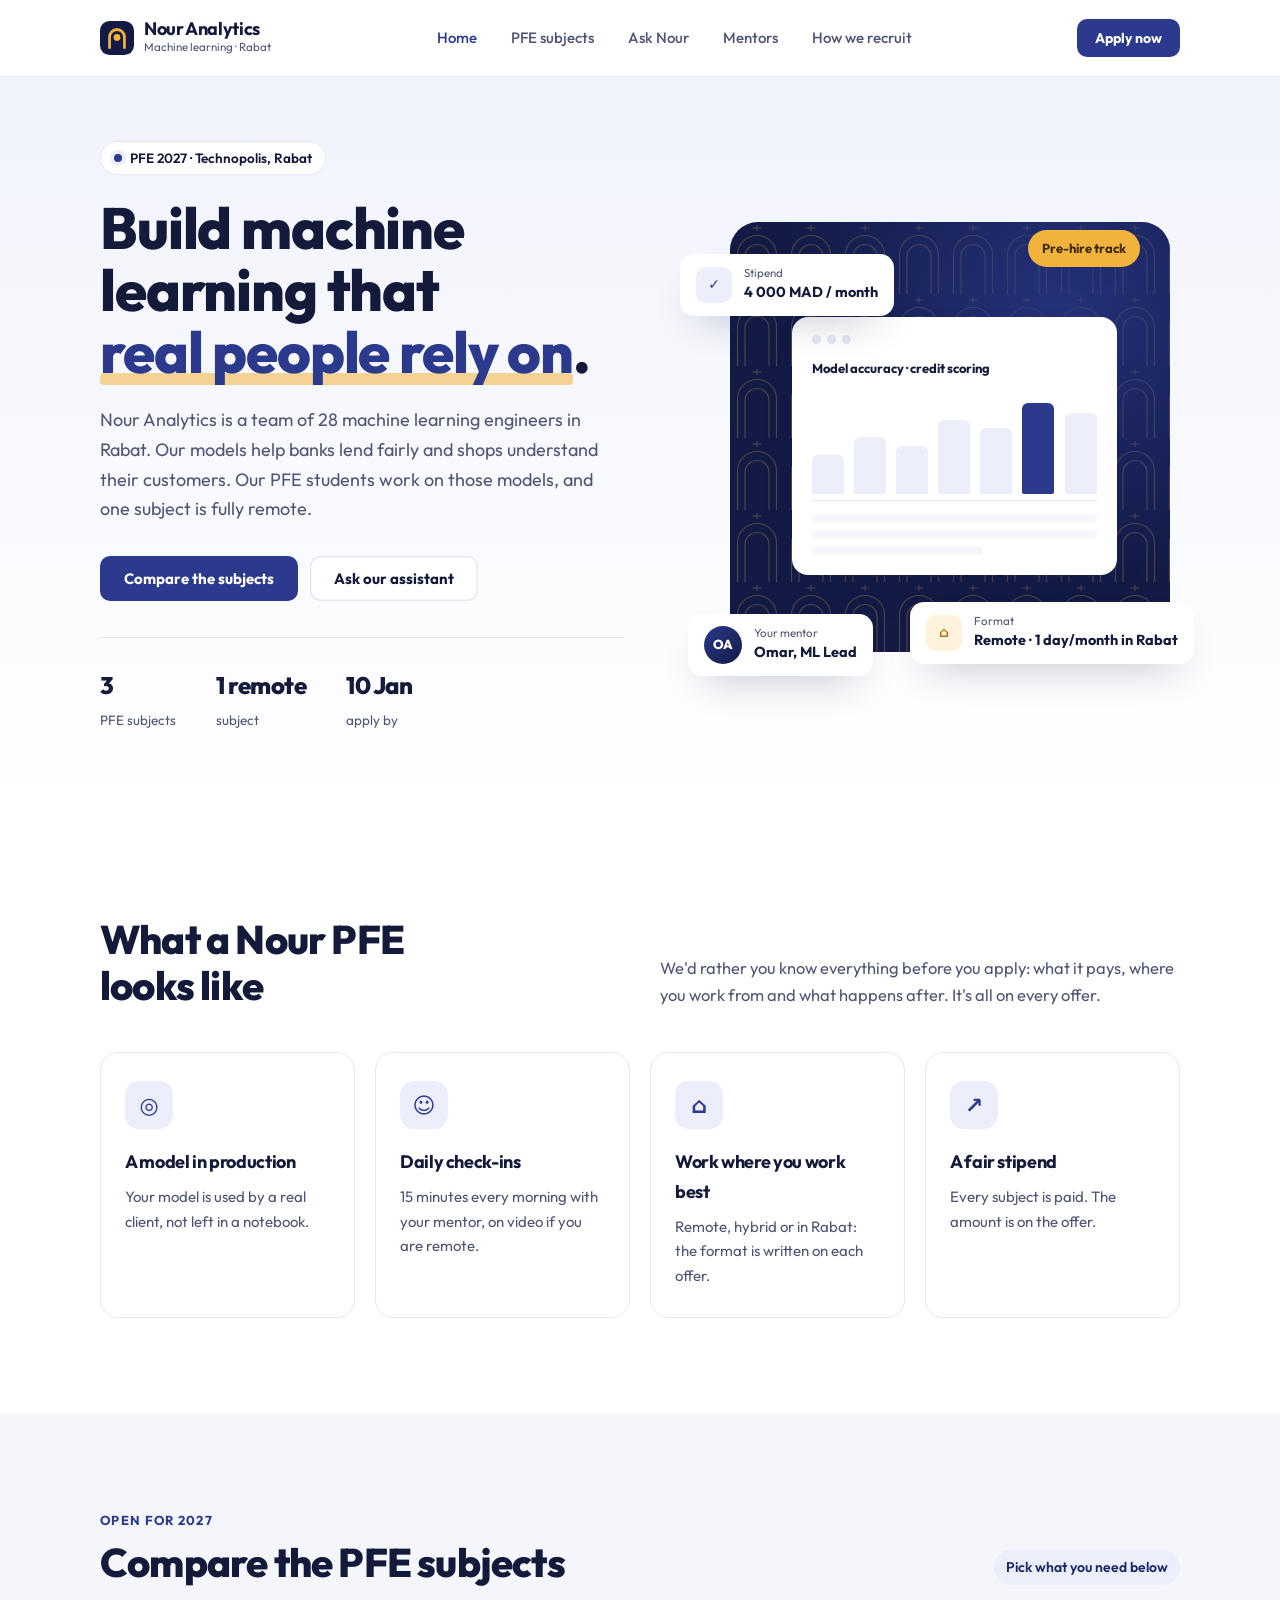
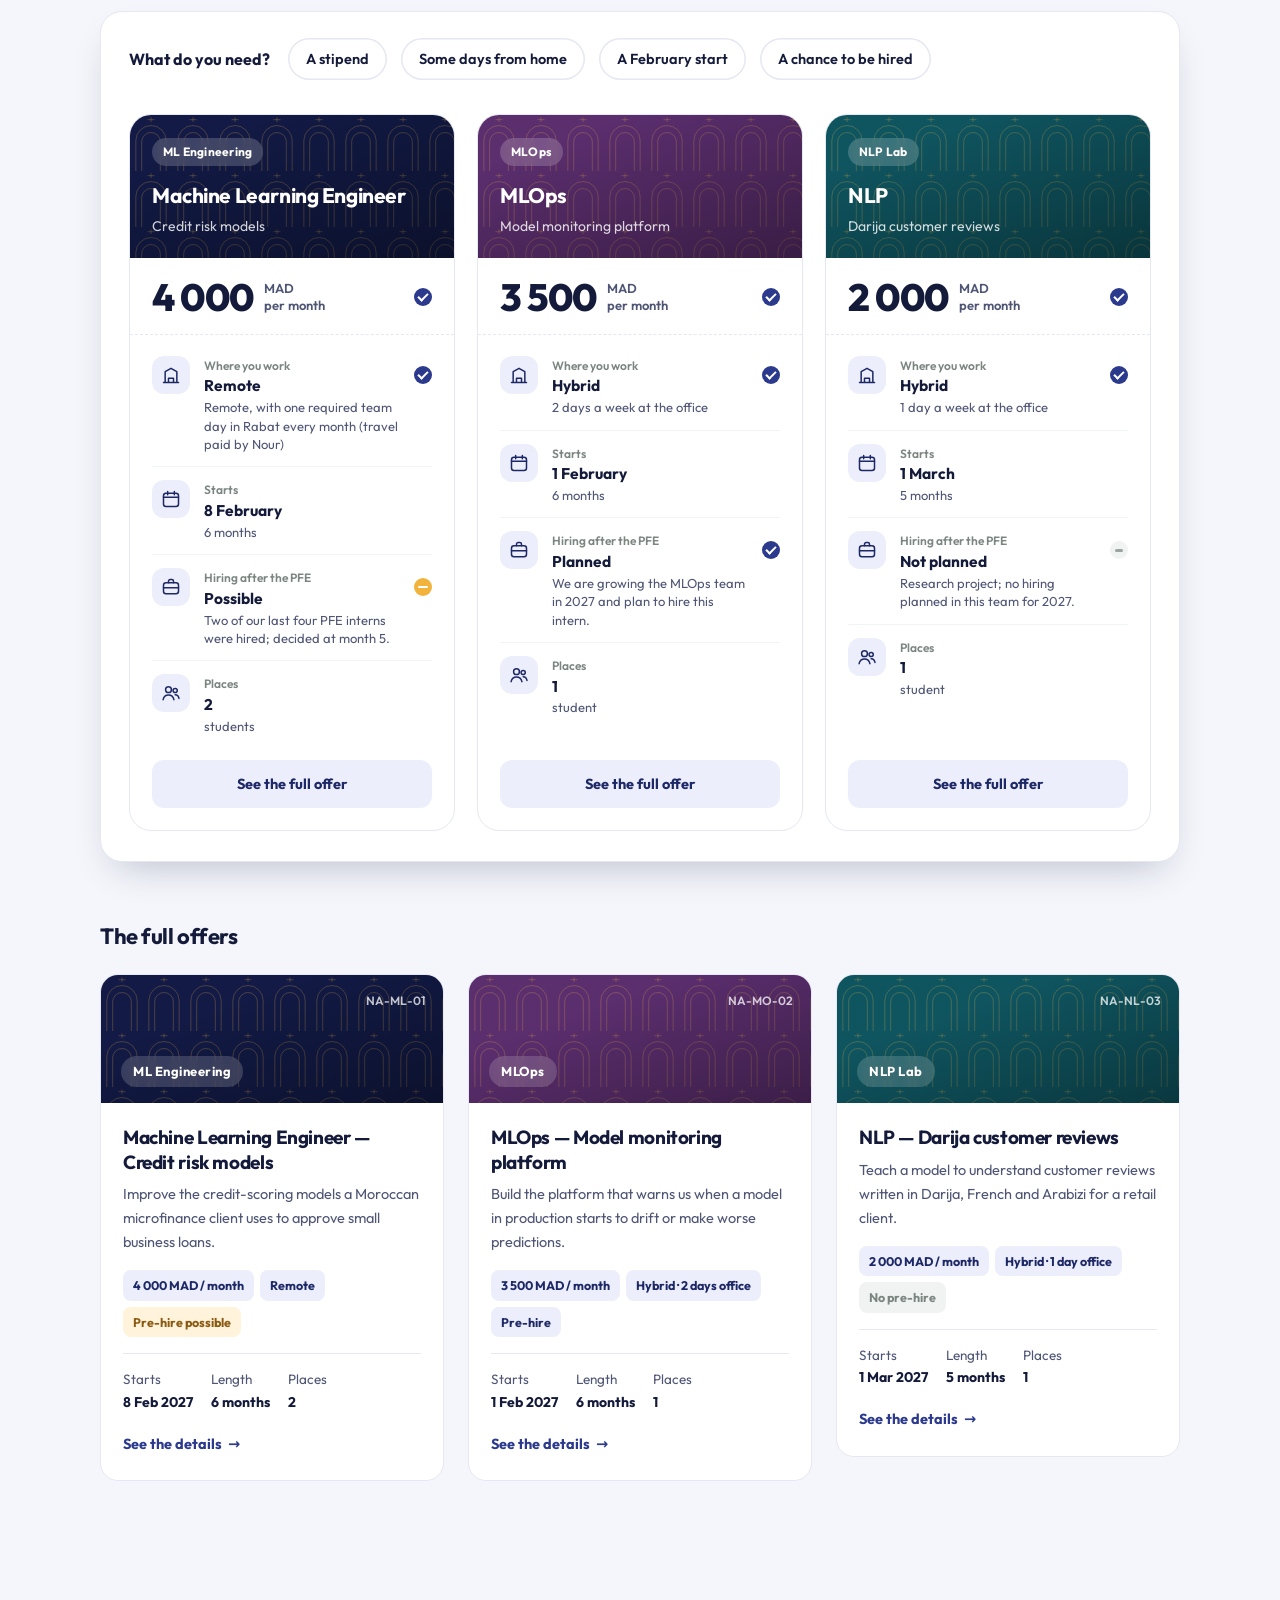
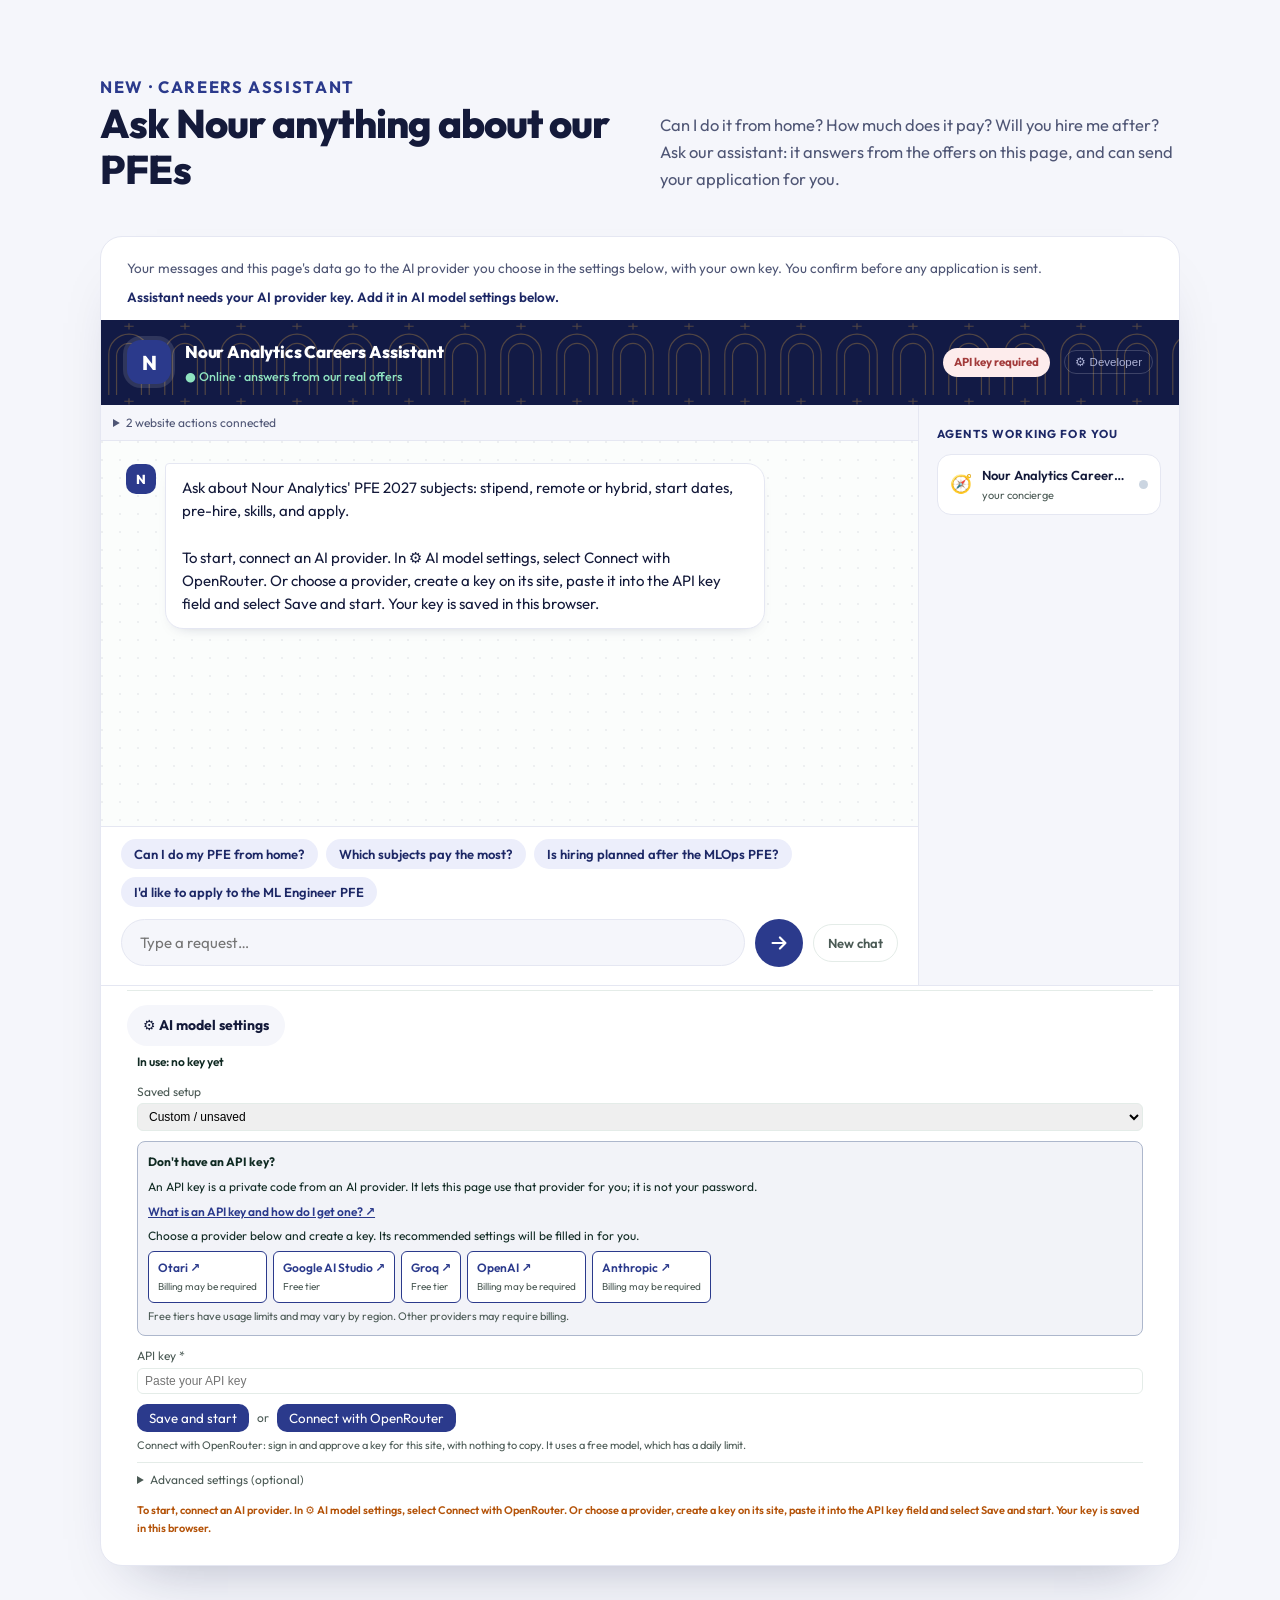
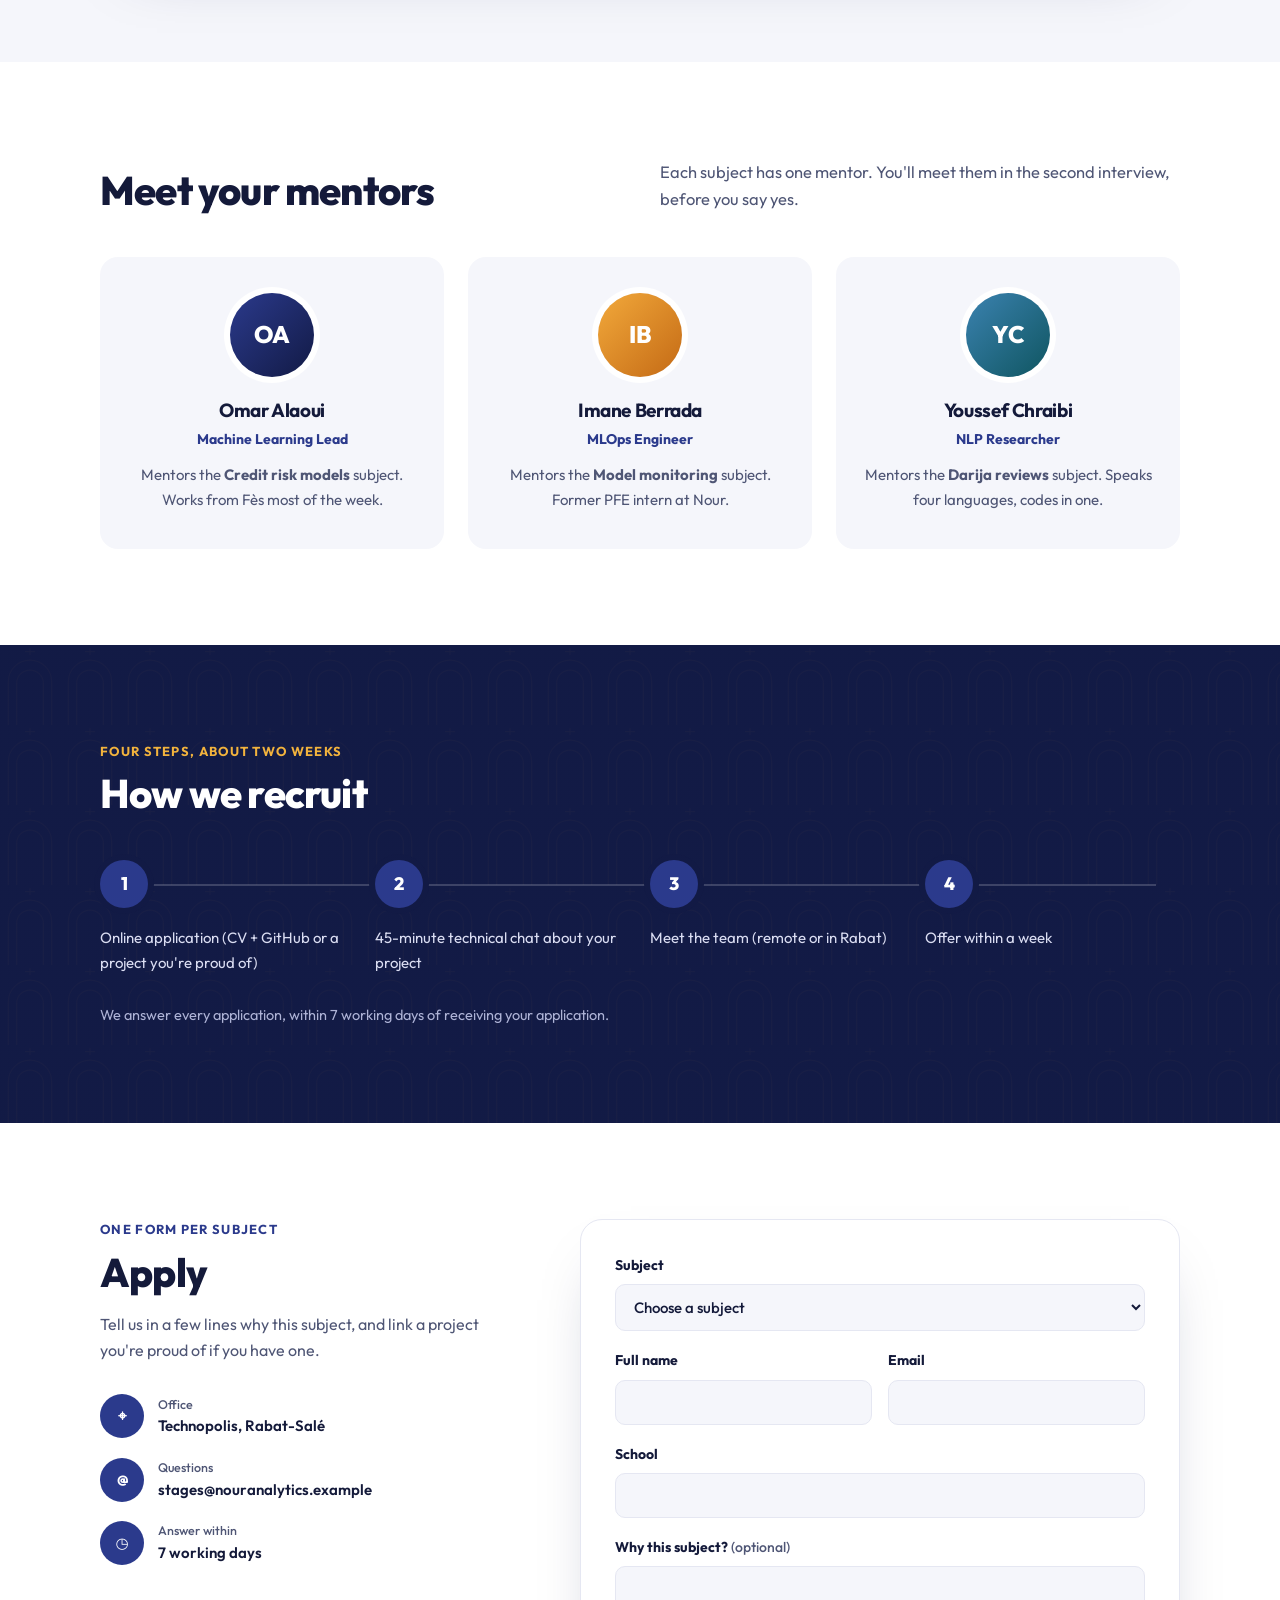
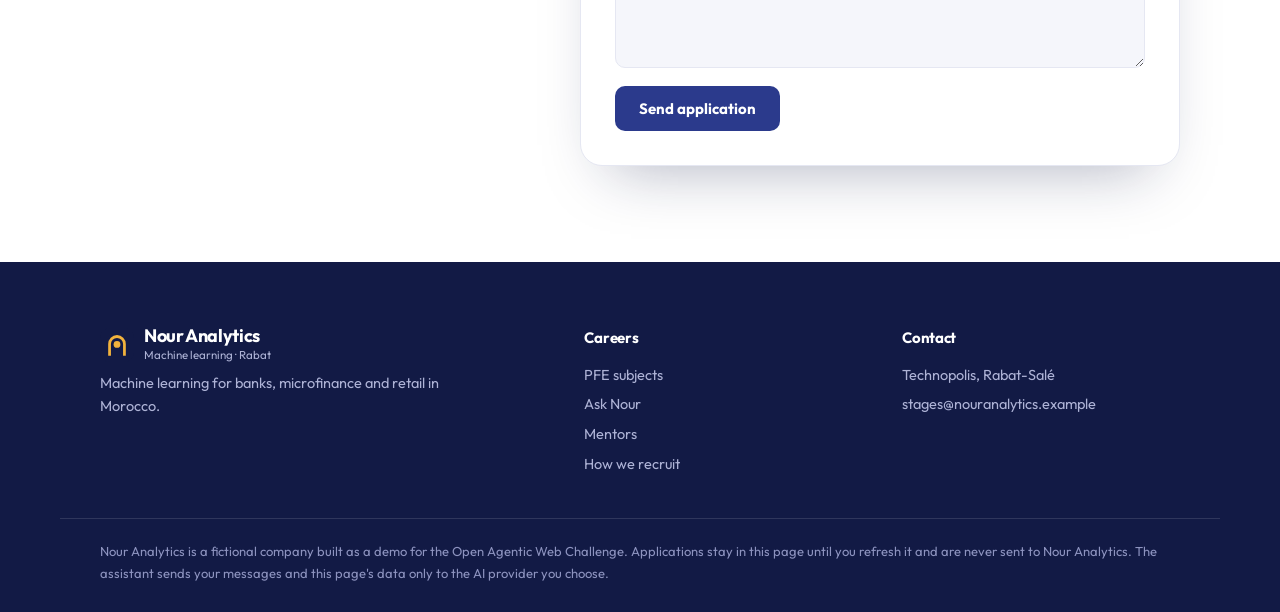
==== commit 5a0faf05: "Roomier PFE Match layout; Nour states its monthly team day as required - Agents strip above the chat" ====
--- a/nour_analytics/index.html
+++ b/nour_analytics/index.html
@@ -59,7 +59,7 @@
             </div>
           </div>
           <div class="float f1"><span class="ic ic-green">✓</span><div><small>Stipend</small><strong>4 000 MAD / month</strong></div></div>
-          <div class="float f2"><span class="ic ic-sand">⌂</span><div><small>Format</small><strong>Fully remote</strong></div></div>
+          <div class="float f2"><span class="ic ic-sand">⌂</span><div><small>Format</small><strong>Remote · 1 day/month in Rabat</strong></div></div>
           <div class="float f3"><span class="avatar a1">OA</span><div><small>Your mentor</small><strong>Omar, ML Lead</strong></div></div>
           <div class="float f4"><span class="tag-saffron">Pre-hire track</span></div>
         </div>
